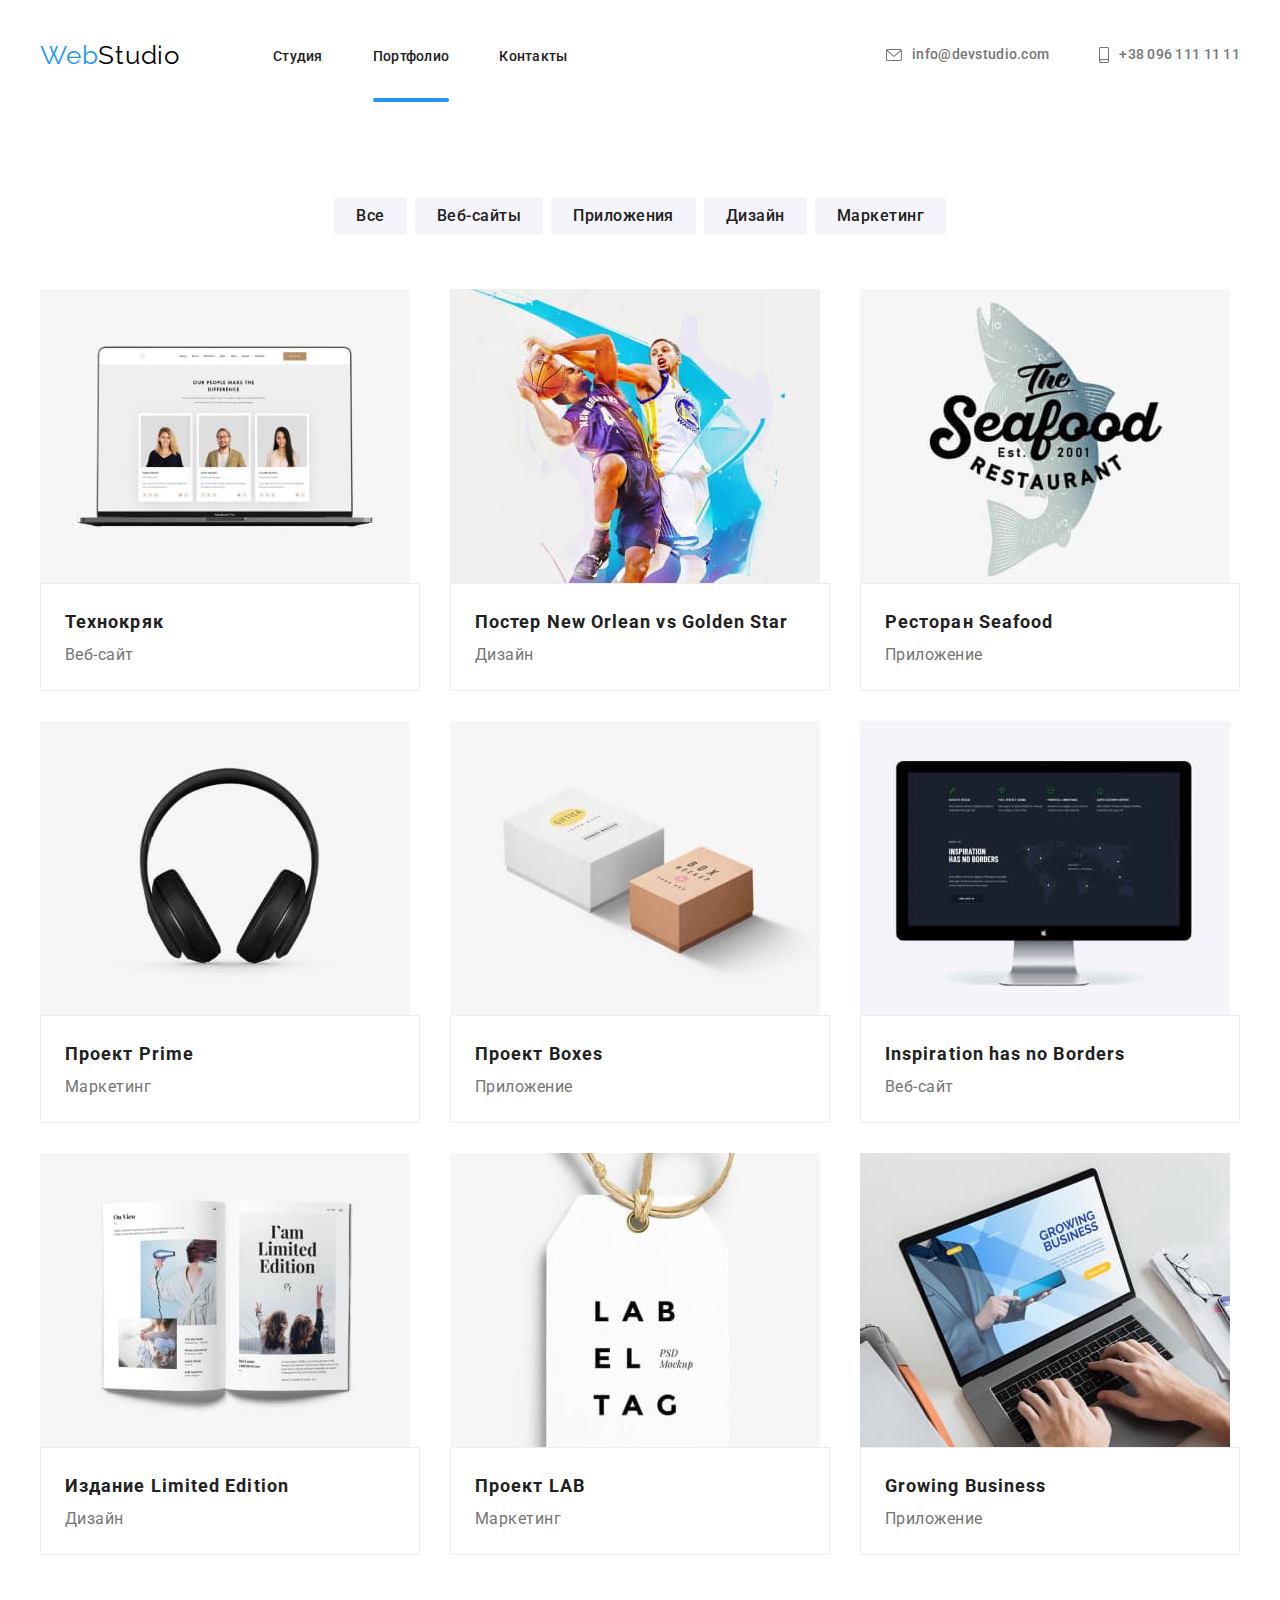
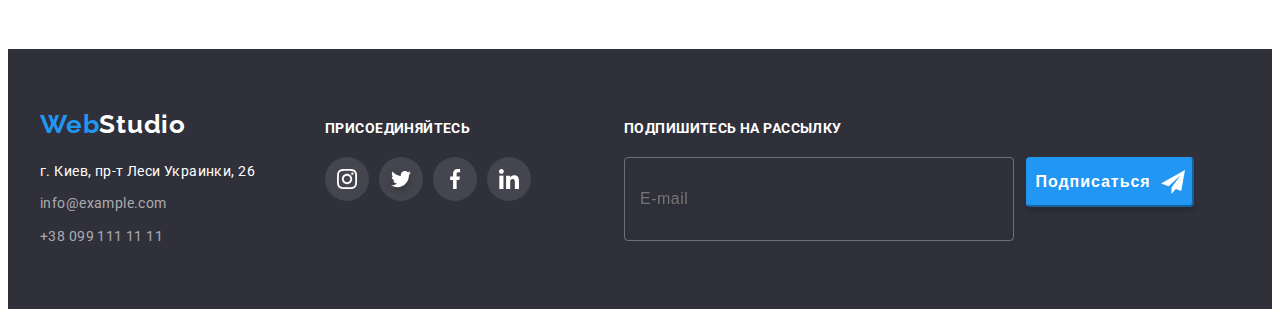
==== portfolio.html @ 71b9ead7 "копирует файлы 7ой домашней работы" ====
<!DOCTYPE html>
<html lang="en">
<head>
    <meta charset="UTF-8">
    <meta http-equiv="X-UA-Compatible" content="IE=edge">
    <meta name="viewport" content="width=device-width, initial-scale=1.0">
    <title>Портфолио</title>
    <link rel="stylesheet" href="https://cdnjs.cloudflare.com/ajax/libs/modern-normalize/1.0.0/modern-normalize.min.css"
      integrity="sha512-ISS7cAi1PEhQ8jnbJpJZMd29NlhNj4AWYyLOSp2CE/CsHxTCu+r+t0D2yoJudVrd0/8fTVPUVDzY5Tvli75u/g=="
      crossorigin="anonymous" />
    <link rel="preconnect" href="https://fonts.gstatic.com">
    <link href="https://fonts.googleapis.com/css2?family=Raleway:wght@700&family=Roboto:wght@400;500;700;900&display=swap"
      rel="stylesheet">
    <link rel="stylesheet" href="./css/main.min.css">
    <link rel="stylesheet"
    href="https://cdnjs.cloudflare.com/ajax/libs/animate.css/4.1.1/animate.min.css"/>
</head>
<body>
  <header class="header">
    <div class="container">
      <nav class="navigation link">
        <a class="logo link" href=""><span class="logo__web">Web</span>Studio</a>
        <ul class="navigation__list list">
            <li class="navigation__item">
                <a class="navigation__studio-link link" href="index.html">Студия</a>
            </li>   
            <li class="navigation__item">
                <a class="navigation__link current link" href="">Портфолио</a>
            </li>
            <li class="navigation__item">
                <a class="navigation__link link" href="">Контакты</a>
            </li>
        </ul>
    </nav>
        <ul class="information__list list">
            <li class="information__item">
                <a class="information__link link" href="mailto:info@devstudio.com"
                 lang="en">
                 <svg class="information__icon" width="16" height="12">
                     <use href="./images/sprite.svg#icon-envelope"></use>
                 </svg>
                 info@devstudio.com</a>
            </li>
            <li class="information__item">
                <a class="information__link link" href="tel:+380961111111">
                 <svg class="information__icon" width="10" height="16">
                     <use href="./images/sprite.svg#icon-smartphone"></use>
                 </svg>   
                    +38 096 111 11 11</a>
            </li>    
        </ul>
    </div>
</header>
    <main>
        <!--Nav-->
        <section class="menu-nav section">
            <div class="container">
                 <h1 class="visually-hidden">Меню</h1>
                 <ul class="filters__list list">
                     <li class="filters__item">
                         <button class="filters__btn" type="button">Все</button>
                     </li>
                     <li class="filters__item">
                         <button class="filters__btn" type="button">Веб-сайты</button>
                     </li>
                     <li class="filters__item">
                         <button class="filters__btn" type="button">Приложения</button>
                     </li>
                     <li class="filters__item">
                         <button class="filters__btn" type="button">Дизайн</button>
                     </li>
                     <li class="filters__item">
                         <button class="filters__btn" type="button">Маркетинг</button>
                     </li>
                 </ul>
        
                 <ul class="projects__list list">
                     <li class="projects__item">
                      <a href="#" class="projects__link link">
                       <div class="projects__overlay-box">
                         <img class="projects__img" src="images/portfolio/img.jpg" 
                         alt="сайт на ноутбуке" height="294"> 
                         <p class="projects__overlay">Технокряк это современная площадка распространения
                            коронавируса. Компании используют эту платформу для цифрового шпионажа
                             и атак на защищённые сервера конкурентов.</p>
                       </div>      
                       <div class="projects__box">  
                         <h3 class="projects__title">Технокряк</h3>
                         <p class="projects__text">Веб-сайт</p>
                       </div>
                      </a>
                     </li>

                     <li class="projects__item"> 
                      <a href="#" class="projects__link link">
                       <div class="projects__overlay-box">
                         <img class="projects__img" src="images/portfolio/img-1.jpg" 
                         alt="спортсмены играют в баскетбол" height="294"> 
                         <p class="projects__overlay">Технокряк это современная площадка распространения
                            коронавируса. Компании используют эту платформу для цифрового шпионажа
                             и атак на защищённые сервера конкурентов.</p>
                       </div>      
                       <div class="projects__box">  
                         <h3 class="projects__title">Постер New Orlean vs Golden Star</h3>
                         <p class="projects__text">Дизайн</p>
                       </div>
                      </a>
                     </li>

                     <li class="projects__item"> 
                      <a href="#" class="projects__link link">
                       <div class="projects__overlay-box">
                         <img class="projects__img" src="images/portfolio/img-2.jpg" 
                         alt="логотип ресторана" height="294"> 
                         <p class="projects__overlay">Технокряк это современная площадка распространения
                            коронавируса. Компании используют эту платформу для цифрового шпионажа
                             и атак на защищённые сервера конкурентов.</p>
                       </div>      
                       <div class="projects__box">  
                         <h3 class="projects__title">Ресторан Seafood</h3>
                         <p class="projects__text">Приложение</p>
                       </div>
                      </a>
                     </li>

                     <li class="projects__item"> 
                      <a href="#" class="projects__link link">
                       <div class="projects__overlay-box">
                         <img class="projects__img" src="images/portfolio/img-3.jpg" 
                         alt="наушники" height="294"> 
                         <p class="projects__overlay">Технокряк это современная площадка распространения
                            коронавируса. Компании используют эту платформу для цифрового шпионажа
                             и атак на защищённые сервера конкурентов.</p>
                       </div>      
                       <div class="projects__box">  
                         <h3 class="projects__title">Проект Prime</h3>
                         <p class="projects__text">Маркетинг</p>
                       </div>
                      </a>
                     </li>

                     <li class="projects__item"> 
                      <a href="#" class="projects__link link">
                       <div class="projects__overlay-box">
                         <img class="projects__img" src="images/portfolio/img-4.jpg" 
                         alt="две коробки" height="294"> 
                         <p class="projects__overlay">Технокряк это современная площадка распространения
                            коронавируса. Компании используют эту платформу для цифрового шпионажа
                             и атак на защищённые сервера конкурентов.</p>
                       </div>      
                       <div class="projects__box">  
                         <h3 class="projects__title">Проект Boxes</h3>
                         <p class="projects__text">Приложение</p>
                       </div>
                      </a>
                     </li>

                     <li class="projects__item"> 
                      <a href="#" class="projects__link link">
                       <div class="projects__overlay-box">
                         <img class="projects__img" src="images/portfolio/img-5.jpg" 
                         alt="открытый сайт на мониторе" height="294"> 
                         <p class="projects__overlay">Технокряк это современная площадка распространения
                            коронавируса. Компании используют эту платформу для цифрового шпионажа
                             и атак на защищённые сервера конкурентов.</p>
                       </div>      
                       <div class="projects__box">  
                         <h3 class="projects__title" lang="en">Inspiration has no Borders</h3>
                         <p class="projects__text">Веб-сайт</p>
                       </div>
                      </a>
                     </li>

                     <li class="projects__item"> 
                      <a href="#" class="projects__link link">
                       <div class="projects__overlay-box">
                         <img class="projects__img" src="images/portfolio/img-6.jpg" 
                         alt="открытая книга" height="294"> 
                         <p class="projects__overlay">Технокряк это современная площадка распространения
                            коронавируса. Компании используют эту платформу для цифрового шпионажа
                             и атак на защищённые сервера конкурентов.</p>
                       </div>      
                       <div class="projects__box">  
                         <h3 class="projects__title">Издание Limited Edition</h3>
                         <p class="projects__text">Дизайн</p>
                       </div>
                      </a>
                     </li>

                     <li class="projects__item"> 
                      <a href="#" class="projects__link link">
                       <div class="projects__overlay-box">
                         <img class="projects__img" src="images/portfolio/img-7.jpg" 
                         alt="бирка на верёвке" height="294"> 
                         <p class="projects__overlay">Технокряк это современная площадка распространения
                            коронавируса. Компании используют эту платформу для цифрового шпионажа
                             и атак на защищённые сервера конкурентов.</p>
                       </div>      
                       <div class="projects__box">  
                         <h3 class="projects__title">Проект LAB</h3>
                         <p class="projects__text">Маркетинг</p>
                       </div>
                      </a>
                     </li>

                     <li class="projects__item"> 
                      <a href="#" class="projects__link link">
                       <div class="projects__overlay-box">
                         <img class="projects__img" src="images/portfolio/img-8.jpg" 
                         alt="человек работает за ноутбуком" height="294"> 
                         <p class="projects__overlay">Технокряк это современная площадка распространения
                            коронавируса. Компании используют эту платформу для цифрового шпионажа
                             и атак на защищённые сервера конкурентов.</p>
                       </div>      
                       <div class="projects__box">  
                         <h3 class="projects__title" lang="en">Growing Business</h3>
                         <p class="projects__text">Приложение</p>
                       </div>
                      </a>
                     </li>
                 </ul>
            </div>     
        </section>    
 </main>
 <footer class="footer">
  <div class="footer__container container">
      <div class="footer-box">
         <a class="footer-box__logo link" href=""><span class="logo__web">Web</span>Studio</a>
         <address class="address">
             <ul class="list">
                 <li class="address__item">
                     <a class="address__map link" href="https://goo.gl/maps/qB4iPWVN4ftwvtJb9"
                      target="_blank" rel="noopener noreferrer">
                         г. Киев, пр-т Леси Украинки, 26</a>
                 </li>
                 <li class="address__item">
                     <a class="address__link link" href="mailto=info@example.com">info@example.com</a>
                 </li>
                 <li>
                     <a class="address__link link" href="tel=+380991111111">+38 099 111 11 11</a>
                 </li>
             </ul>
         </address>
      </div>
      <div class="footer-social__container">
          <p class="footer__title">ПРИСОЕДИНЯЙТЕСЬ</p>
          <ul class="footer__list list">
          <li class="footer__item">
              <a href="" class="footer__link link">
                  <svg class="footer__icon" width="20" height="20">
                      <use href="./images/sprite.svg#icon-instagram"></use>
                  </svg>
              </a>
          </li>
          <li class="footer__item">
              <a href="" class="footer__link link">
                  <svg class="footer__icon twitter" width="20" height="20">
                      <use href="./images/sprite.svg#icon-twitter"></use>
                  </svg>
              </a>
          </li>
          <li class="footer__item">
              <a href="" class="footer__link link">
                  <svg class="footer__icon" width="20" height="20">
                      <use href="./images/sprite.svg#icon-facebook"></use>
                  </svg>
              </a>
          </li>
          <li class="footer__item">
              <a href="" class="footer__link link">
                  <svg class="footer__icon" width="20" height="20">
                      <use href="./images/sprite.svg#icon-linkedin"></use>
                  </svg>
              </a>
          </li>
        </ul>  
      </div>   
      <div class="footer-form__container">
          <p class="footer__title">Подпишитесь на рассылку</p>
      <form class="footer-form" autocomplete="off">
       <label>
        <input class="footer__mail-input" type="email" name="user-email"
          placeholder="E-mail"/>
      </label>
      <button class="footer__btn" type="submit">
        Подписаться
        <svg class="footer-form__icon" width="24px" height="24px">
          <use href="./images/sprite.svg#icon-icon_send"></use>
        </svg>
      </button>
      </form>
      </div>
  </div>
</footer>
    
</body>
</html>
---- css/main.min.css ----
:root{--main-font: 'Roboto', sans-serif;--secondary-font: 'Raleway', sans-serif;--accent-color: #2196F3}body{font-family:var(--main-font);color:#212121}h1,h2,h3,h4,h5,h6,p{margin:0}ul,ol{margin:0;padding:0}img{display:block;max-width:100%}.link{text-decoration:none}.list{list-style:none}.address{font-style:normal}.visually-hidden{position:absolute !important;clip:rect(1px 1px 1px 1px);clip:rect(1px, 1px, 1px, 1px);padding:0 !important;border:0 !important;height:1px !important;width:1px !important;overflow:hidden}.container{width:1200px;margin:0 auto;padding-left:15px;padding-right:15px}.section{padding-top:94px;padding-bottom:94px}.section-title{font-family:var(--main-font);font-weight:700;font-size:36px;line-height:1.17;text-align:center;letter-spacing:0.03em;color:#212121;margin-bottom:50px}.logo{font-family:var(--secondary-font);font-style:normal;font-weight:400;font-size:26px;line-height:1.19;letter-spacing:0.03em;color:#000;margin-right:93px}.logo__web{color:#2196F3}.social__list{display:flex;align-items:center;justify-content:space-between;margin-top:16px;margin-left:32px;margin-right:32px}.social__link{display:flex;justify-content:center;align-items:center;border-radius:50%;width:44px;height:44px;color:#AFB1B8;transition:background-color 250ms cubic-bezier(0.4, 0, 0.2, 1),color 250ms cubic-bezier(0.4, 0, 0.2, 1)}.social__link:hover,.social__link:focus{background-color:var(--accent-color);color:#FFF}.social__icon{fill:currentColor}.twitter{filter:drop-shadow(0px 4px 4px rgba(0,0,0,0.25))}.facebook{filter:drop-shadow(0px 4px 4px rgba(0,0,0,0.25))}.instagram{filter:drop-shadow(0px 4px 4px rgba(0,0,0,0.25))}.linkedin{filter:drop-shadow(0px 4px 4px rgba(0,0,0,0.25))}.backdrop{position:fixed;top:0;left:0;width:100vw;height:100vh;background-color:rgba(0,0,0,0.5);transition:opacity 250ms cubic-bezier(0.4, 0, 0.2, 1),250ms cubic-bezier(0.4, 0, 0.2, 1)}.modal{position:absolute;top:50%;left:50%;width:528px;height:580px;background-color:#ffffff;box-shadow:0px 1px 3px rgba(0,0,0,0.12),0px 1px 1px rgba(0,0,0,0.14),0px 2px 1px rgba(0,0,0,0.2);border-radius:4px;transform:translate(-50%, -50%);transition:transform 250ms cubic-bezier(0.4, 0, 0.2, 1);padding:40px}.backdrop .is-hidden .modal{transform:translate(-50%, -50%)}.modal__close-btn{position:absolute;top:8px;right:8px;width:30px;height:30px;background:transparent;border:1px solid rgba(0,0,0,0.1);border-radius:50%;cursor:pointer;display:flex;justify-content:center;align-items:center;transition:fill 250ms cubic-bezier(0.4, 0, 0.2, 1)}.modal__close-btn:focus{fill:var(--accent-color)}.is-hidden{opacity:0;visibility:hidden;pointer-events:none}.modal__title{display:flex;font-family:var(--main-font);font-weight:700;font-size:20px;line-height:1.15;text-align:center;letter-spacing:0.03em;color:#212121}.modal-form__field{font-size:12px;line-height:1.16;letter-spacing:0.01em;color:#757575}.modal-form__field:not(:last-child){padding-bottom:10px}.modal-form{display:flex;flex-direction:column;margin-top:12px}.modal-form__input-wrapper{position:relative;display:block;padding-top:4px}.modal-form__input{width:100%;height:40px;border:1px solid rgba(33,33,33,0.2);border-radius:4px;padding-left:42px;transition:border-color 250ms cubic-bezier(0.4, 0, 0.2, 1);cursor:pointer}.modal-form__input:focus{outline:none;border-color:var(--accent-color);fill:var(--accent-color)}.modal-form__icon{position:absolute;top:50%;left:12px;transform:translateY(-50%);display:block;transition:fill 250ms cubic-bezier(0.4, 0, 0.2, 1)}.modal-form__input:focus+.modal-form__icon{fill:var(--accent-color)}.modal-form__message{width:100%;height:120px;border:1px solid rgba(33,33,33,0.2);border-radius:4px;padding:12px 10px;resize:none;margin-top:4px;font-weight:400;font-size:14px;line-height:1.14;letter-spacing:0.01em;color:#000;transition:border-color 250ms cubic-bezier(0.4, 0, 0.2, 1)}.modal-form__message::placeholder{color:rgba(117,117,117,0.5)}.modal-form__message:focus{outline:none;border-color:var(--accent-color)}.modal-form__check-desc{display:flex;align-items:center;margin-top:10px;font-weight:400;font-size:14px;line-height:1.71;letter-spacing:0.03em;color:#757575}.modal-form__check-desc::before{display:block;content:"";width:16px;height:15px;outline:2px solid #000000;cursor:pointer;margin-right:8px;transition:background-color 250ms cubic-bezier(0.4, 0, 0.2, 1),fill 250ms cubic-bezier(0.4, 0, 0.2, 1)}.modal-form__term:checked+.modal-form__check-desc::before{background-image:url(../images/icons/check.svg);background-position:center}.modal-form__term:focus+.modal-form__check-desc::before{box-shadow:0 0 0 1px var(--accent-color);border-radius:2px;background-color:var(--accent-color);background-repeat:no-repeat;outline:none}.modal-form__link{color:var(--accent-color)}.modal-form__btn{align-self:center;min-width:200px;padding:10px 20px;background:var(--accent-color);border-radius:4px;margin-top:30px;box-shadow:0px 4px 4px rgba(0,0,0,0.15);border-color:var(--accent-color);font-weight:700;font-size:16px;line-height:1.87;letter-spacing:0.06em;cursor:pointer;color:#FFFFFF;transition:background-color 250ms cubic-bezier(0.4, 0, 0.2, 1)}.modal-form__btn:hover,.modal-form__btn:focus{background-color:#188CE8}.header{padding-top:32px;padding-bottom:32px;border-bottom:1px;color:#ECECEC}.header .container{display:flex;align-items:center;justify-content:center}.navigation{display:flex}.navigation__list{display:flex;align-items:center}.navigation__item:not(:last-child){margin-right:50px}.navigation__item .current::after{content:'';position:absolute;width:100%;height:4px;left:0;bottom:-38px;background:#2196F3;border-radius:2px}.navigation__studio-link{font-family:var(--main-font);font-style:normal;font-weight:500;font-size:14px;line-height:1.14;letter-spacing:0.02em;color:#212121;cursor:pointer;transition:color 250ms cubic-bezier(0.4, 0, 0.2, 1);position:relative}.navigation__studio-link:hover,.navigation__studio-link:focus{color:var(--accent-color)}.list .navigation__studio-link.current{color:var(--accent-color)}.navigation__link{font-family:var(--main-font);font-style:normal;font-weight:500;font-size:14px;line-height:1.14;letter-spacing:0.02em;color:#212121;transition:color 250ms cubic-bezier(0.4, 0, 0.2, 1);position:relative}.navigation__link:hover,.navigation__link:focus{color:var(--accent-color)}.information__list{display:flex;align-items:center;margin-left:auto}.information__item:not(:last-child){margin-right:50px}.information__link{display:flex;align-items:center;justify-content:center;font-family:var(--main-font);font-style:normal;font-weight:500;font-size:14px;line-height:1.14;letter-spacing:0.02em;color:#757575;transition:color 250ms cubic-bezier(0.4, 0, 0.2, 1)}.information__link:hover,.information__link:focus{color:#2196F3}.information__icon{display:flex;align-items:center;margin-right:10px;fill:currentColor}.hero__section{background-color:#2F303A;background-image:linear-gradient(rgba(47,48,58,0.4), rgba(47,48,58,0.4)),url(../images/bg.jpg);background-repeat:no-repeat;background-size:cover}.hero{max-width:1600px;margin:0 auto}.hero__container{display:flex;align-items:center;flex-direction:column;padding-bottom:200px;padding-top:200px}.hero__title{font-family:var(--main-font);font-weight:900;font-size:44px;line-height:1.36;text-align:center;letter-spacing:0.06em;text-transform:uppercase;display:flex;align-items:center;margin-bottom:30px;width:696px;color:#FFFFFF}.hero__btn{font-family:var(--main-font);font-style:normal;font-weight:700;font-size:16px;line-height:1.87;display:flex;text-align:center;letter-spacing:0.06em;cursor:pointer;color:#FFF;background-color:#2196F3;padding:10px 32px;min-width:200px;left:700px;top:430px;margin:auto;border-radius:4px;border-color:var(--accent-color);box-shadow:0px 4px 4px rgba(0,0,0,0.15)}.skills__container{display:flex}.skills__set{display:flex;justify-content:space-between}.skills__list:not(:last-child){margin-right:30px}.skills__box{display:flex;align-items:center;justify-content:center;width:270px;height:120px;background-color:#F5F4FA;margin-bottom:30px;border-radius:4px}.skills__title{font-family:var(--main-font);font-weight:700;font-size:14px;line-height:1.14;letter-spacing:0.03em;text-transform:uppercase;margin-bottom:10px;color:#212121}.skills__text{font-size:14px;line-height:1.71;letter-spacing:0.03em;color:#757575}.activities{padding-bottom:94px}.activities__list{display:flex}.activities__item{position:relative}.activities__item:not(:last-child){margin-right:30px}.activities__text{position:absolute;width:370px;background-color:rgba(47,48,58,0.8);bottom:0;color:#FFF;text-align:center;font-family:var(--main-font);font-weight:700;font-size:14px;line-height:1.14;letter-spacing:0.03em;text-transform:uppercase;padding-top:27px;padding-bottom:27px}.team{background-color:#F5F4FA}.team__list{display:flex;flex-wrap:wrap;margin-left:-30px;margin-top:-30px}.team__item{background-color:#FFF;flex-basis:calc(100% / 4 - 30px);margin-left:30px;margin-top:30px;box-shadow:0px 1px 3px rgba(0,0,0,0.12),0px 1px 1px rgba(0,0,0,0.14),0px 2px 1px rgba(0,0,0,0.2);border-radius:0px 0px 4px 4px}.team__box{padding-top:30px;padding-bottom:30px}.team__title{font-family:var(--main-font);font-weight:500;font-size:16px;line-height:1.19;text-align:center;letter-spacing:0.03em;color:#212121;margin-bottom:10px}.team__text{font-family:var(--main-font);font-size:16px;line-height:1.19;text-align:center;letter-spacing:0.03em;color:#757575}.clients__list{display:flex;align-items:center;justify-content:space-between}.clients__link{display:flex;align-items:center;justify-content:center;border:1px solid #AFB1B8;box-sizing:border-box;border-radius:4px;width:170px;height:90px;color:#AFB1B8;cursor:pointer;transition:border-color 250ms cubic-bezier(0.4, 0, 0.2, 1)}.clients__link:hover,.clients__link:focus{border-color:var(--accent-color)}.clients__icon{fill:currentColor;transition:fill 250ms cubic-bezier(0.4, 0, 0.2, 1)}.clients__link:hover .clients__icon,.clients__link:focus .clients__icon{fill:var(--accent-color)}.footer{background-color:#2F303A;padding-top:60px;padding-bottom:60px}.footer__container{display:flex;align-items:baseline}.footer-box__logo{display:flex;flex-direction:column;display:block;font-family:var(--secondary-font);font-style:normal;font-weight:700;font-size:26px;line-height:1.19;letter-spacing:0.03em;color:#fff;margin-bottom:20px}.address__item{margin-bottom:9px}.address__map{font-family:var(--main-font);font-style:normal;font-size:14px;line-height:1.71;letter-spacing:0.03em;color:#FFFFFF}.address__link{font-family:var(--main-font);font-style:normal;font-size:14px;line-height:1.71;letter-spacing:0.03em;color:rgba(255,255,255,0.6)}.footer-social__container{display:flex;flex-direction:column;width:206px;margin-left:70px}.footer__list{display:flex;align-items:center;justify-content:space-between;margin-top:20px;width:206px;height:44px}.footer__title{font-family:var(--main-font);font-style:normal;font-weight:700;font-size:14px;line-height:1.14;letter-spacing:0.03em;text-transform:uppercase;color:#FFFFFF}.footer__item{display:flex;align-items:center;justify-content:center}.footer__link{display:flex;justify-content:center;align-items:center;border-radius:50%;width:44px;height:44px;color:#fff;background:rgba(255,255,255,0.1);transition:background-color 250ms cubic-bezier(0.4, 0, 0.2, 1),color 250ms cubic-bezier(0.4, 0, 0.2, 1)}.footer__link:hover,.footer__link:focus{background-color:var(--accent-color);color:#FFF}.footer__icon{fill:currentColor}.footer-form__container{display:flex;flex-direction:column;width:570px;margin-left:93px}.footer-form{display:flex}.footer__mail-input{height:50px;width:358px;padding:16px 15px;border:1px solid rgba(255,255,255,0.3);filter:drop-shadow(0px 4px 4px rgba(0,0,0,0.15));border-radius:4px;background:transparent;color:var(--primary-white-color);font-weight:400;font-size:16px;line-height:1.25;display:flex;align-items:center;letter-spacing:0.03em;color:rgba(255,255,255,0.6);margin-top:20px}.footer__mail-input:focus{outline:none}.footer__btn{display:flex;align-items:center;justify-content:center;background:#2196F3;box-shadow:0px 4px 4px rgba(0,0,0,0.15);border-radius:4px;margin-left:12px;margin-top:20px;width:200px;height:50px;border-color:var(--accent-color);font-weight:700;font-size:16px;line-height:1.87;text-align:center;letter-spacing:0.06em;color:#FFFFFF}.footer-form__icon{margin-left:10px}.menu-nav{text-align:center}.filters__list{display:flex;justify-content:center;margin-left:auto;margin-right:auto;margin-bottom:54px}.filters__item{min-width:73px}.filters__item:not(:last-child){margin-right:8px}.filters__btn{font-family:var(--main-font);font-weight:500;font-size:16px;line-height:1.62;text-align:center;letter-spacing:0.03em;cursor:pointer;padding:6px 22px;color:#212121;border:none;border-radius:4px;background:#F5F4FA;transition:background-color 250ms cubic-bezier(0.4, 0, 0.2, 1),color 250ms cubic-bezier(0.4, 0, 0.2, 1)}.filters__btn:hover,.filters__btn:focus{background-color:var(--accent-color);color:#fff;box-shadow:0px 3px 1px rgba(0,0,0,0.1),0px 1px 2px rgba(0,0,0,0.08),0px 2px 2px rgba(0,0,0,0.12);border-radius:4px}.projects__list{display:flex;justify-content:start;flex-wrap:wrap;margin-left:-30px;margin-top:-30px}.projects__item{flex-basis:calc(100% / 3 - 30px);margin-left:30px;margin-top:30px}.projects__item:hover,.projects__item:focus{background:#FFFFFF;box-sizing:border-box;box-shadow:0px 1px 1px rgba(0,0,0,0.12),0px 4px 4px rgba(0,0,0,0.06),1px 4px 6px rgba(0,0,0,0.16);cursor:pointer}.projects__link:hover .projects__overlay,.projects__link:focus .projects__overlay{transform:translateY(-100%)}.projects__overlay{font-family:var(--main-font);font-weight:400;font-size:18px;line-height:1.55;letter-spacing:0.03em;color:#FFFFFF;background-color:rgba(33,150,243,0.9);padding:63px 24px;text-align:start;position:absolute;top:0;left:0;height:100%;transform:translateY(100%);transition:transform 250ms cubic-bezier(0.4, 0, 0.2, 1)}.projects__item:hover .projects__overlay,.projects__item:focus .projects__overlay{transform:translateY(0%)}.projects__overlay-box{position:relative;overflow:hidden}.projects__box{padding:20px 24px;border:1px solid #EEEEEE}.projects__title{font-family:var(--main-font);font-weight:700;font-size:18px;line-height:2;letter-spacing:0.06em;text-align:start;color:#212121}.projects__text{font-size:16px;line-height:1.87;letter-spacing:0.03em;text-align:start;color:#757575}
/*# sourceMappingURL=main.min.css.map */
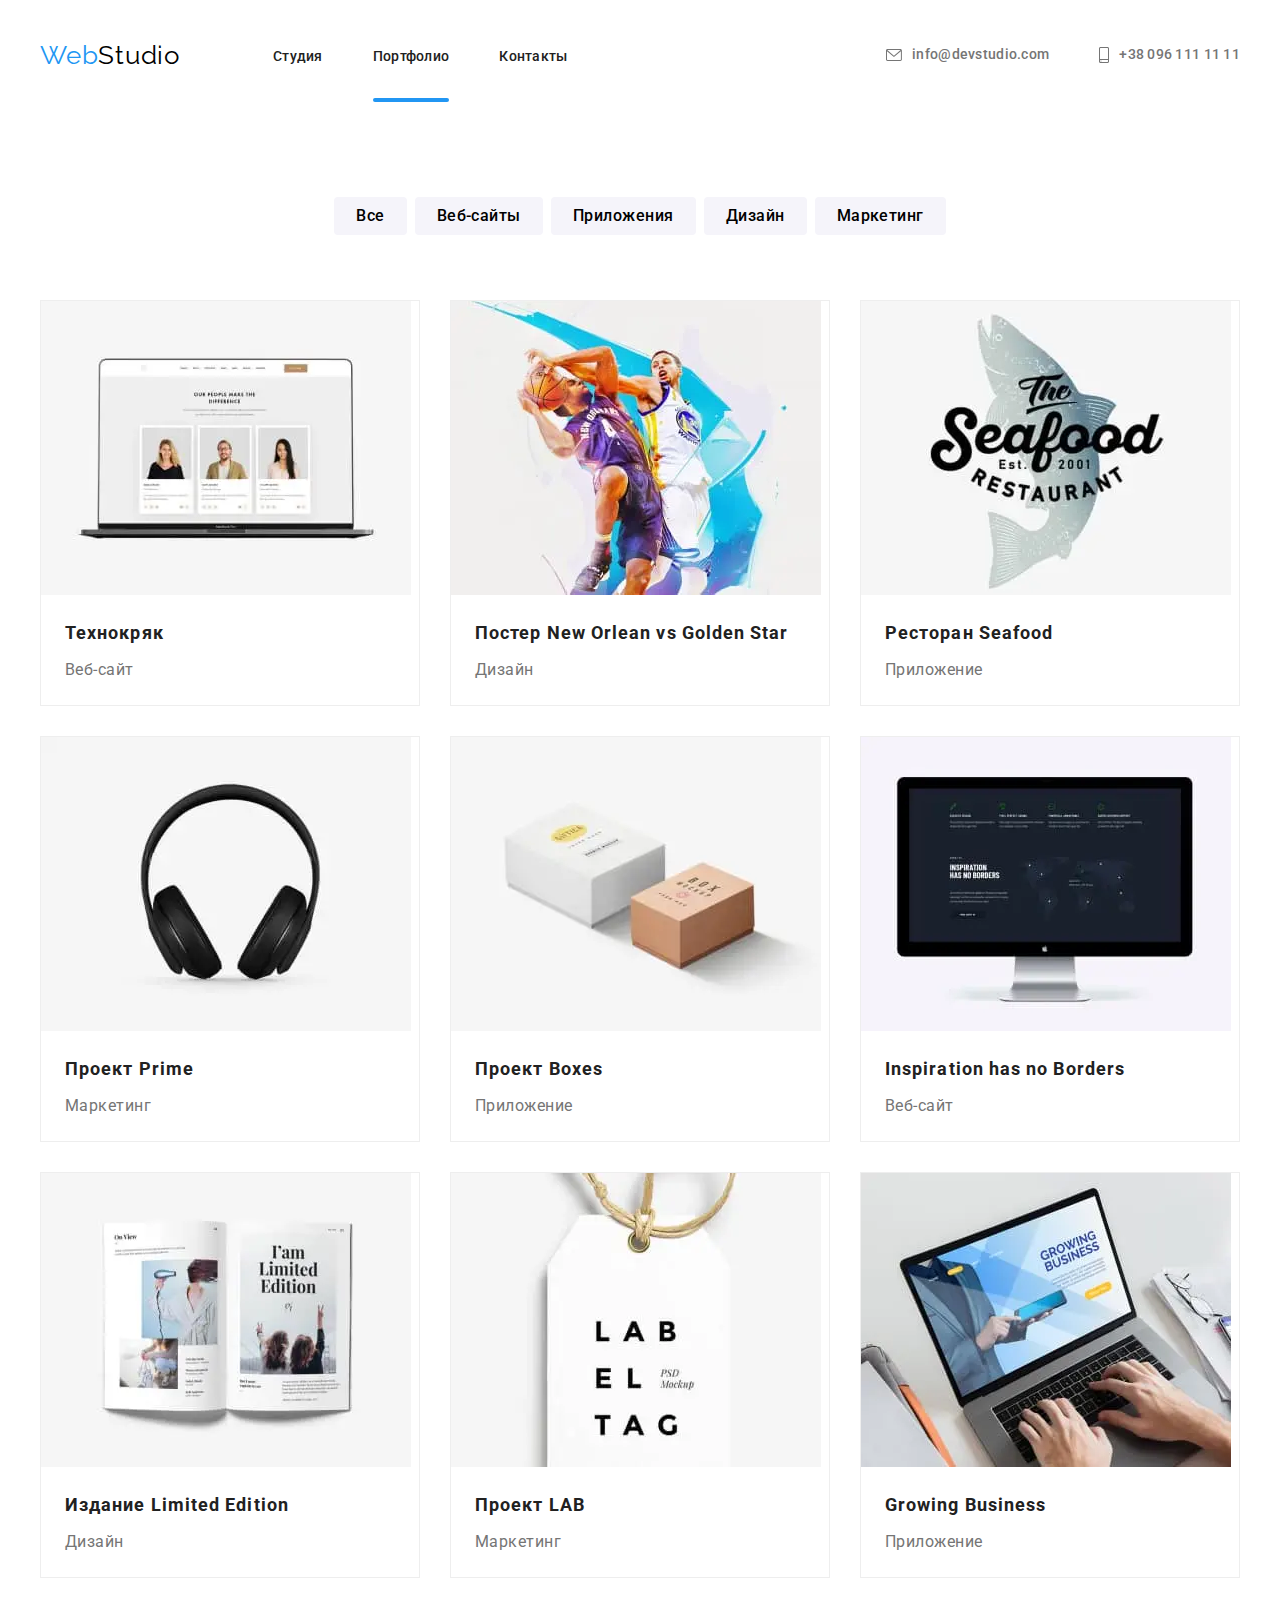
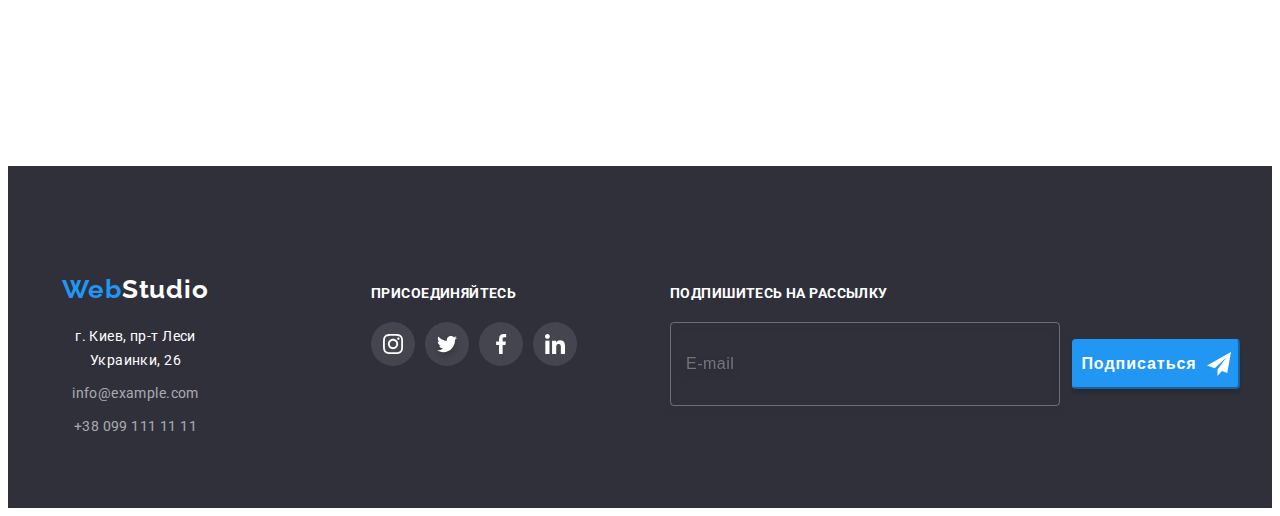
==== commit b4156559: "адаптация портфолио, футера, списков клиентов" ====
--- a/portfolio.html
+++ b/portfolio.html
@@ -49,7 +49,50 @@
                     +38 096 111 11 11</a>
             </li>    
         </ul>
-    </div>
+
+        <button type="button" class="burger__btn" data-menu-button>
+          <svg class="burger__icon" width="40" height="40">
+              <use href="./images/sprite.svg#icon-menu_40px"></use>
+          </svg>
+      </button>
+  </div>
+  <div class="mobile-menu" data-menu>
+      <ul class="mobile-menu__list list">
+          <li class="mobile-menu__item">
+              <a href="./index.html" class="mobile-menu__link-current link">Студия</a>
+          </li>
+          <li class="mobile-menu__item">
+              <a href="" class="mobile-menu__link link">Портфолио</a>
+          </li>
+          <li class="mobile-menu__item">
+              <a href="" class="mobile-menu__link link">Контакты</a>
+          </li>  
+      </ul>
+      <ul class="mobile-contacts__list list">
+          <li class="mobile-contacts__item">
+            <a href="tel:+380961111111" class="mobile-contact__link link">
+                +38 096 111 11 11</a>
+          </li>
+          <li class="mobile-contacts__item">
+            <a href="mailto:info@devstudio.com" class="mobile-contact__link link">
+                info@devstudio.com</a>
+          </li>
+        </ul>
+        <ul class="mobile-social__list list">
+          <li class="mobile-social__item">
+            <a href="" class="mobile-social__link link">Instagram</a>
+          </li>
+          <li class="mobile-social__item">
+            <a href="" class="mobile-social__link link">Twitter</a>
+          </li>
+          <li class="mobile-social__item">
+            <a href="" class="mobile-social__link link">Facebook</a>
+          </li>
+          <li class="mobile-social__item">
+            <a href="" class="mobile-social__link link">LinkedIn</a>
+          </li>
+        </ul>
+     </div>
 </header>
     <main>
         <!--Nav-->
@@ -78,8 +121,57 @@
                      <li class="projects__item">
                       <a href="#" class="projects__link link">
                        <div class="projects__overlay-box">
-                         <img class="projects__img" src="images/portfolio/img.jpg" 
-                         alt="сайт на ноутбуке" height="294"> 
+                        <picture>
+                          <source
+                            srcset="
+                              ./images/portfolio/tech/technokryak.webp    1x,
+                              ./images/portfolio/tech/technokryak@2x.webp 2x
+                            "
+                            media="(min-width: 1200px)"
+                            type="image/webp"
+                          />
+                          <source
+                            srcset="
+                              ./images/portfolio/tech/technokryak.jpg    1x,
+                              ./images/portfolio/tech/technokryak@2x.jpg 2x
+                            "
+                            media="(min-width: 1200px)"
+                          />
+                          <source
+                            srcset="
+                              ./images/portfolio/tech/technokryak-tablet.webp    1x,
+                              ./images/portfolio/tech/technokryak-tablet@2x.webp 2x
+                            "
+                            media="(min-width: 768px)"
+                            type="image/webp"
+                          />
+                          <source
+                            srcset="
+                              ./images/portfolio/tech/technokryak-tablet.jpg    1x,
+                              ./images/portfolio/tech/technokryak-tablet@2x.jpg 2x
+                            "
+                            media="(min-width: 768px)"
+                          />
+                          <source
+                            srcset="
+                              ./images/portfolio/tech/technokryak-mobile.webp    1x,
+                              ./images/portfolio/tech/technokryak-mobile@2x.webp 2x
+                            "
+                            media="(max-width: 768px)"
+                            type="image/webp"
+                          />
+                          <source
+                            srcset="
+                              ./images/portfolio/tech/technokryak-mobile.jpg    1x,
+                              ./images/portfolio/tech/technokryak-mobile@2x.jpg 2x
+                            "
+                            media="(max-width: 768px)"
+                          />
+                          <img
+                            src="./images/portfolio/tech/technokryak.jpg"
+                            alt="Проект технокряк"
+                          />
+                        </picture>
                          <p class="projects__overlay">Технокряк это современная площадка распространения
                             коронавируса. Компании используют эту платформу для цифрового шпионажа
                              и атак на защищённые сервера конкурентов.</p>
@@ -94,8 +186,57 @@
                      <li class="projects__item"> 
                       <a href="#" class="projects__link link">
                        <div class="projects__overlay-box">
-                         <img class="projects__img" src="images/portfolio/img-1.jpg" 
-                         alt="спортсмены играют в баскетбол" height="294"> 
+                        <picture>
+                          <source
+                            srcset="
+                              ./images/portfolio/basket/basketball.webp    1x,
+                              ./images/portfolio/basket/basketball@2x.webp 2x
+                            "
+                            media="(min-width: 1200px)"
+                            type="image/webp"
+                          />
+                          <source
+                            srcset="
+                              ./images/portfolio/basket/basketball.jpg    1x,
+                              ./images/portfolio/basket/basketball@2x.jpg 2x
+                            "
+                            media="(min-width: 1200px)"
+                          />
+                          <source
+                            srcset="
+                              ./images/portfolio/basket/basketball-tablet.webp    1x,
+                              ./images/portfolio/basket/basketball-tablet@2x.webp 2x
+                            "
+                            media="(min-width: 768px)"
+                            type="image/webp"
+                          />
+                          <source
+                            srcset="
+                              ./images/portfolio/basket/basketball-tablet.jpg    1x,
+                              ./images/portfolio/basket/basketball-tablet@2x.jpg 2x
+                            "
+                            media="(min-width: 768px)"
+                          />
+                          <source
+                            srcset="
+                              ./images/portfolio/basket/basketball-mobile.webp    1x,
+                              ./images/portfolio/basket/basketball-mobile@2x.webp 2x
+                            "
+                            media="(max-width: 768px)"
+                            type="image/webp"
+                          />
+                          <source
+                            srcset="
+                              ./images/portfolio/basket/basketball-mobile.jpg    1x,
+                              ./images/portfolio/basket/basketball-mobile@2x.jpg 2x
+                            "
+                            media="(max-width: 768px)"
+                          />
+                          <img
+                            src="./images/portfolio/basket/basketball.jpg"
+                            alt="Постер Новый Орлеан против Голден Стар"
+                          />
+                        </picture> 
                          <p class="projects__overlay">Технокряк это современная площадка распространения
                             коронавируса. Компании используют эту платформу для цифрового шпионажа
                              и атак на защищённые сервера конкурентов.</p>
@@ -110,8 +251,57 @@
                      <li class="projects__item"> 
                       <a href="#" class="projects__link link">
                        <div class="projects__overlay-box">
-                         <img class="projects__img" src="images/portfolio/img-2.jpg" 
-                         alt="логотип ресторана" height="294"> 
+                        <picture>
+                          <source
+                            srcset="
+                              ./images/portfolio/sea/seafood.webp    1x,
+                              ./images/portfolio/sea/seafood@2x.webp 2x
+                            "
+                            media="(min-width: 1200px)"
+                            type="image/webp"
+                          />
+                          <source
+                            srcset="
+                              ./images/portfolio/sea/seafood.jpg    1x,
+                              ./images/portfolio/sea/seafood@2x.jpg 2x
+                            "
+                            media="(min-width: 1200px)"
+                          />
+                          <source
+                            srcset="
+                              ./images/portfolio/sea/seafood-tablet.webp    1x,
+                              ./images/portfolio/sea/seafood-tablet@2x.webp 2x
+                            "
+                            media="(min-width: 768px)"
+                            type="image/webp"
+                          />
+                          <source
+                            srcset="
+                              ./images/portfolio/sea/seafood-tablet.jpg    1x,
+                              ./images/portfolio/sea/seafood-tablet@2x.jpg 2x
+                            "
+                            media="(min-width: 768px)"
+                          />
+                          <source
+                            srcset="
+                              ./images/portfolio/sea/seafood-mobile.webp    1x,
+                              ./images/portfolio/sea/seafood-mobile@2x.webp 2x
+                            "
+                            media="(max-width: 768px)"
+                            type="image/webp"
+                          />
+                          <source
+                            srcset="
+                              ./images/portfolio/sea/seafood-mobile.jpg    1x,
+                              ./images/portfolio/sea/seafood-mobile@2x.jpg 2x
+                            "
+                            media="(max-width: 768px)"
+                          />
+                          <img
+                            src="./images/portfolio/sea/seafood.jpg"
+                            alt="Ресторан Сифуд"
+                          />
+                        </picture>
                          <p class="projects__overlay">Технокряк это современная площадка распространения
                             коронавируса. Компании используют эту платформу для цифрового шпионажа
                              и атак на защищённые сервера конкурентов.</p>
@@ -126,8 +316,57 @@
                      <li class="projects__item"> 
                       <a href="#" class="projects__link link">
                        <div class="projects__overlay-box">
-                         <img class="projects__img" src="images/portfolio/img-3.jpg" 
-                         alt="наушники" height="294"> 
+                        <picture>
+                          <source
+                            srcset="
+                              ./images/portfolio/headphones/prime.webp    1x,
+                              ./images/portfolio/headphones/prime@2x.webp 2x
+                            "
+                            media="(min-width: 1200px)"
+                            type="image/webp"
+                          />
+                          <source
+                            srcset="
+                              ./images/portfolio/headphones/prime.jpg    1x,
+                              ./images/portfolio/headphones/prime@2x.jpg 2x
+                            "
+                            media="(min-width: 1200px)"
+                          />
+                          <source
+                            srcset="
+                              ./images/portfolio/headphones/prime-tablet.webp    1x,
+                              ./images/portfolio/headphones/prime-tablet@2x.webp 2x
+                            "
+                            media="(min-width: 768px)"
+                            type="image/webp"
+                          />
+                          <source
+                            srcset="
+                              ./images/portfolio/headphones/prime-tablet.jpg    1x,
+                              ./images/portfolio/headphones/prime-tablet@2x.jpg 2x
+                            "
+                            media="(min-width: 768px)"
+                          />
+                          <source
+                            srcset="
+                              ./images/portfolio/headphones/prime-mobile.webp    1x,
+                              ./images/portfolio/headphones/prime-mobile@2x.webp 2x
+                            "
+                            media="(max-width: 768px)"
+                            type="image/webp"
+                          />
+                          <source
+                            srcset="
+                              ./images/portfolio/headphones/prime-mobile.jpg    1x,
+                              ./images/portfolio/headphones/prime-mobile@2x.jpg 2x
+                            "
+                            media="(max-width: 768px)"
+                          />
+                          <img
+                            src="./images/portfolio/headphones/prime.jpg"
+                            alt="Проект Прайм"
+                          />
+                        </picture> 
                          <p class="projects__overlay">Технокряк это современная площадка распространения
                             коронавируса. Компании используют эту платформу для цифрового шпионажа
                              и атак на защищённые сервера конкурентов.</p>
@@ -142,8 +381,57 @@
                      <li class="projects__item"> 
                       <a href="#" class="projects__link link">
                        <div class="projects__overlay-box">
-                         <img class="projects__img" src="images/portfolio/img-4.jpg" 
-                         alt="две коробки" height="294"> 
+                        <picture>
+                          <source
+                            srcset="
+                              ./images/portfolio/boxes/boxes.webp    1x,
+                              ./images/portfolio/boxes/boxes@2x.webp 2x
+                            "
+                            media="(min-width: 1200px)"
+                            type="image/webp"
+                          />
+                          <source
+                            srcset="
+                              ./images/portfolio/boxes/boxes.jpg    1x,
+                              ./images/portfolio/boxes/boxes@2x.jpg 2x
+                            "
+                            media="(min-width: 1200px)"
+                          />
+                          <source
+                            srcset="
+                              ./images/portfolio/boxes/boxes-tablet.webp    1x,
+                              ./images/portfolio/boxes/boxes-tablet@2x.webp 2x
+                            "
+                            media="(min-width: 768px)"
+                            type="image/webp"
+                          />
+                          <source
+                            srcset="
+                              ./images/portfolio/boxes/boxes-tablet.jpg    1x,
+                              ./images/portfolio/boxes/boxes-tablet@2x.jpg 2x
+                            "
+                            media="(min-width: 768px)"
+                          />
+                          <source
+                            srcset="
+                              ./images/portfolio/boxes/boxes-mobile.webp    1x,
+                              ./images/portfolio/boxes/boxes-mobile@2x.webp 2x
+                            "
+                            media="(max-width: 768px)"
+                            type="image/webp"
+                          />
+                          <source
+                            srcset="
+                              ./images/portfolio/boxes/boxes-mobile.jpg    1x,
+                              ./images/portfolio/boxes/boxes-mobile@2x.jpg 2x
+                            "
+                            media="(max-width: 768px)"
+                          />
+                          <img
+                            src="./images/portfolio/boxes/boxes.jpg"
+                            alt="Проект Боксес"
+                          />
+                        </picture>
                          <p class="projects__overlay">Технокряк это современная площадка распространения
                             коронавируса. Компании используют эту платформу для цифрового шпионажа
                              и атак на защищённые сервера конкурентов.</p>
@@ -158,8 +446,57 @@
                      <li class="projects__item"> 
                       <a href="#" class="projects__link link">
                        <div class="projects__overlay-box">
-                         <img class="projects__img" src="images/portfolio/img-5.jpg" 
-                         alt="открытый сайт на мониторе" height="294"> 
+                        <picture>
+                          <source
+                            srcset="
+                              ./images/portfolio/monitor/inspiration.webp    1x,
+                              ./images/portfolio/monitor/inspiration@2x.webp 2x
+                            "
+                            media="(min-width: 1200px)"
+                            type="image/webp"
+                          />
+                          <source
+                            srcset="
+                              ./images/portfolio/monitor/inspiration.jpg    1x,
+                              ./images/portfolio/monitor/inspiration@2x.jpg 2x
+                            "
+                            media="(min-width: 1200px)"
+                          />
+                          <source
+                            srcset="
+                              ./images/portfolio/monitor/inspiration-tablet.webp    1x,
+                              ./images/portfolio/monitor/inspiration-tablet@2x.webp 2x
+                            "
+                            media="(min-width: 768px)"
+                            type="image/webp"
+                          />
+                          <source
+                            srcset="
+                              ./images/portfolio/monitor/inspiration-tablet.jpg    1x,
+                              ./images/portfolio/monitor/inspiration-tablet@2x.jpg 2x
+                            "
+                            media="(min-width: 768px)"
+                          />
+                          <source
+                            srcset="
+                              ./images/portfolio/monitor/inspiration-mobile.webp    1x,
+                              ./images/portfolio/monitor/inspiration-mobile@2x.webp 2x
+                            "
+                            media="(max-width: 768px)"
+                            type="image/webp"
+                          />
+                          <source
+                            srcset="
+                              ./images/portfolio/monitor/inspiration-mobile.jpg    1x,
+                              ./images/portfolio/monitor/inspiration-mobile@2x.jpg 2x
+                            "
+                            media="(max-width: 768px)"
+                          />
+                          <img
+                            src="./images/portfolio/monitor/inspiration.jpg"
+                            alt="Веб-сайт проекта Inspiration has no Borders"
+                          />
+                        </picture> 
                          <p class="projects__overlay">Технокряк это современная площадка распространения
                             коронавируса. Компании используют эту платформу для цифрового шпионажа
                              и атак на защищённые сервера конкурентов.</p>
@@ -174,8 +511,57 @@
                      <li class="projects__item"> 
                       <a href="#" class="projects__link link">
                        <div class="projects__overlay-box">
-                         <img class="projects__img" src="images/portfolio/img-6.jpg" 
-                         alt="открытая книга" height="294"> 
+                        <picture>
+                          <source
+                            srcset="
+                              ./images/portfolio/book/limited.webp    1x,
+                              ./images/portfolio/book/limited@2x.webp 2x
+                            "
+                            media="(min-width: 1200px)"
+                            type="image/webp"
+                          />
+                          <source
+                            srcset="
+                              ./images/portfolio/book/limited.jpg    1x,
+                              ./images/portfolio/book/limited@2x.jpg 2x
+                            "
+                            media="(min-width: 1200px)"
+                          />
+                          <source
+                            srcset="
+                              ./images/portfolio/book/limited-tablet.webp    1x,
+                              ./images/portfolio/book/limited-tablet@2x.webp 2x
+                            "
+                            media="(min-width: 768px)"
+                            type="image/webp"
+                          />
+                          <source
+                            srcset="
+                              ./images/portfolio/book/limited-tablet.jpg    1x,
+                              ./images/portfolio/book/limited-tablet@2x.jpg 2x
+                            "
+                            media="(min-width: 768px)"
+                          />
+                          <source
+                            srcset="
+                              ./images/portfolio/book/limited-mobile.webp    1x,
+                              ./images/portfolio/book/limited-mobile@2x.webp 2x
+                            "
+                            media="(max-width: 768px)"
+                            type="image/webp"
+                          />
+                          <source
+                            srcset="
+                              ./images/portfolio/book/limited-mobile.jpg    1x,
+                              ./images/portfolio/book/limited-mobile@2x.jpg 2x
+                            "
+                            media="(max-width: 768px)"
+                          />
+                          <img
+                            src="./images/portfolio/book/limited.jpg"
+                            alt="Издание Лимитед Эдишн"
+                          />
+                        </picture>
                          <p class="projects__overlay">Технокряк это современная площадка распространения
                             коронавируса. Компании используют эту платформу для цифрового шпионажа
                              и атак на защищённые сервера конкурентов.</p>
@@ -190,8 +576,57 @@
                      <li class="projects__item"> 
                       <a href="#" class="projects__link link">
                        <div class="projects__overlay-box">
-                         <img class="projects__img" src="images/portfolio/img-7.jpg" 
-                         alt="бирка на верёвке" height="294"> 
+                        <picture>
+                          <source
+                            srcset="
+                              ./images/portfolio/lab/lab.webp    1x,
+                              ./images/portfolio/lab/lab@2x.webp 2x
+                            "
+                            media="(min-width: 1200px)"
+                            type="image/webp"
+                          />
+                          <source
+                            srcset="
+                              ./images/portfolio/lab/lab.jpg    1x,
+                              ./images/portfolio/lab/lab@2x.jpg 2x
+                            "
+                            media="(min-width: 1200px)"
+                          />
+                          <source
+                            srcset="
+                              ./images/portfolio/lab/lab-tablet.webp    1x,
+                              ./images/portfolio/lab/lab-tablet@2x.webp 2x
+                            "
+                            media="(min-width: 768px)"
+                            type="image/webp"
+                          />
+                          <source
+                            srcset="
+                              ./images/portfolio/lab/lab-tablet.jpg    1x,
+                              ./images/portfolio/lab/lab-tablet@2x.jpg 2x
+                            "
+                            media="(min-width: 768px)"
+                          />
+                          <source
+                            srcset="
+                              ./images/portfolio/lab/lab-mobile.webp    1x,
+                              ./images/portfolio/lab/lab-mobile@2x.webp 2x
+                            "
+                            media="(max-width: 768px)"
+                            type="image/webp"
+                          />
+                          <source
+                            srcset="
+                              ./images/portfolio/lab/lab-mobile.jpg    1x,
+                              ./images/portfolio/lab/lab-mobile@2x.jpg 2x
+                            "
+                            media="(max-width: 768px)"
+                          />
+                          <img
+                            src="./images/portfolio/lab/lab.jpg"
+                            alt="Проект Лаб"
+                          />
+                        </picture>
                          <p class="projects__overlay">Технокряк это современная площадка распространения
                             коронавируса. Компании используют эту платформу для цифрового шпионажа
                              и атак на защищённые сервера конкурентов.</p>
@@ -206,8 +641,57 @@
                      <li class="projects__item"> 
                       <a href="#" class="projects__link link">
                        <div class="projects__overlay-box">
-                         <img class="projects__img" src="images/portfolio/img-8.jpg" 
-                         alt="человек работает за ноутбуком" height="294"> 
+                        <picture>
+                          <source
+                            srcset="
+                              ./images/portfolio/grow/growing.webp    1x,
+                              ./images/portfolio/grow/growing@2x.webp 2x
+                            "
+                            media="(min-width: 1200px)"
+                            type="image/webp"
+                          />
+                          <source
+                            srcset="
+                              ./images/portfolio/grow/growing.jpg    1x,
+                              ./images/portfolio/grow/growing@2x.jpg 2x
+                            "
+                            media="(min-width: 1200px)"
+                          />
+                          <source
+                            srcset="
+                              ./images/portfolio/grow/growing-tablet.webp    1x,
+                              ./images/portfolio/grow/growing-tablet@2x.webp 2x
+                            "
+                            media="(min-width: 768px)"
+                            type="image/webp"
+                          />
+                          <source
+                            srcset="
+                              ./images/portfolio/grow/growing-tablet.jpg    1x,
+                              ./images/portfolio/grow/growing-tablet@2x.jpg 2x
+                            "
+                            media="(min-width: 768px)"
+                          />
+                          <source
+                            srcset="
+                              ./images/portfolio/grow/growing-mobile.webp    1x,
+                              ./images/portfolio/grow/growing-mobile@2x.webp 2x
+                            "
+                            media="(max-width: 768px)"
+                            type="image/webp"
+                          />
+                          <source
+                            srcset="
+                              ./images/portfolio/grow/growing-mobile.jpg    1x,
+                              ./images/portfolio/grow/growing-mobile@2x.jpg 2x
+                            "
+                            media="(max-width: 768px)"
+                          />
+                          <img
+                            src="./images/portfolio/grow/growing.jpg"
+                            alt="Приложение Гроуин бизнес"
+                          />
+                        </picture>
                          <p class="projects__overlay">Технокряк это современная площадка распространения
                             коронавируса. Компании используют эту платформу для цифрового шпионажа
                              и атак на защищённые сервера конкурентов.</p>
@@ -236,7 +720,7 @@
                  <li class="address__item">
                      <a class="address__link link" href="mailto=info@example.com">info@example.com</a>
                  </li>
-                 <li>
+                 <li class="address__item">
                      <a class="address__link link" href="tel=+380991111111">+38 099 111 11 11</a>
                  </li>
              </ul>
--- a/css/main.min.css
+++ b/css/main.min.css
@@ -1,2 +1,2 @@
-:root{--main-font: 'Roboto', sans-serif;--secondary-font: 'Raleway', sans-serif;--accent-color: #2196F3}body{font-family:var(--main-font);color:#212121}h1,h2,h3,h4,h5,h6,p{margin:0}ul,ol{margin:0;padding:0}img{display:block;max-width:100%}.link{text-decoration:none}.list{list-style:none}.address{font-style:normal}.visually-hidden{position:absolute !important;clip:rect(1px 1px 1px 1px);clip:rect(1px, 1px, 1px, 1px);padding:0 !important;border:0 !important;height:1px !important;width:1px !important;overflow:hidden}.container{width:1200px;margin:0 auto;padding-left:15px;padding-right:15px}.section{padding-top:94px;padding-bottom:94px}.section-title{font-family:var(--main-font);font-weight:700;font-size:36px;line-height:1.17;text-align:center;letter-spacing:0.03em;color:#212121;margin-bottom:50px}.logo{font-family:var(--secondary-font);font-style:normal;font-weight:400;font-size:26px;line-height:1.19;letter-spacing:0.03em;color:#000;margin-right:93px}.logo__web{color:#2196F3}.social__list{display:flex;align-items:center;justify-content:space-between;margin-top:16px;margin-left:32px;margin-right:32px}.social__link{display:flex;justify-content:center;align-items:center;border-radius:50%;width:44px;height:44px;color:#AFB1B8;transition:background-color 250ms cubic-bezier(0.4, 0, 0.2, 1),color 250ms cubic-bezier(0.4, 0, 0.2, 1)}.social__link:hover,.social__link:focus{background-color:var(--accent-color);color:#FFF}.social__icon{fill:currentColor}.twitter{filter:drop-shadow(0px 4px 4px rgba(0,0,0,0.25))}.facebook{filter:drop-shadow(0px 4px 4px rgba(0,0,0,0.25))}.instagram{filter:drop-shadow(0px 4px 4px rgba(0,0,0,0.25))}.linkedin{filter:drop-shadow(0px 4px 4px rgba(0,0,0,0.25))}.backdrop{position:fixed;top:0;left:0;width:100vw;height:100vh;background-color:rgba(0,0,0,0.5);transition:opacity 250ms cubic-bezier(0.4, 0, 0.2, 1),250ms cubic-bezier(0.4, 0, 0.2, 1)}.modal{position:absolute;top:50%;left:50%;width:528px;height:580px;background-color:#ffffff;box-shadow:0px 1px 3px rgba(0,0,0,0.12),0px 1px 1px rgba(0,0,0,0.14),0px 2px 1px rgba(0,0,0,0.2);border-radius:4px;transform:translate(-50%, -50%);transition:transform 250ms cubic-bezier(0.4, 0, 0.2, 1);padding:40px}.backdrop .is-hidden .modal{transform:translate(-50%, -50%)}.modal__close-btn{position:absolute;top:8px;right:8px;width:30px;height:30px;background:transparent;border:1px solid rgba(0,0,0,0.1);border-radius:50%;cursor:pointer;display:flex;justify-content:center;align-items:center;transition:fill 250ms cubic-bezier(0.4, 0, 0.2, 1)}.modal__close-btn:focus{fill:var(--accent-color)}.is-hidden{opacity:0;visibility:hidden;pointer-events:none}.modal__title{display:flex;font-family:var(--main-font);font-weight:700;font-size:20px;line-height:1.15;text-align:center;letter-spacing:0.03em;color:#212121}.modal-form__field{font-size:12px;line-height:1.16;letter-spacing:0.01em;color:#757575}.modal-form__field:not(:last-child){padding-bottom:10px}.modal-form{display:flex;flex-direction:column;margin-top:12px}.modal-form__input-wrapper{position:relative;display:block;padding-top:4px}.modal-form__input{width:100%;height:40px;border:1px solid rgba(33,33,33,0.2);border-radius:4px;padding-left:42px;transition:border-color 250ms cubic-bezier(0.4, 0, 0.2, 1);cursor:pointer}.modal-form__input:focus{outline:none;border-color:var(--accent-color);fill:var(--accent-color)}.modal-form__icon{position:absolute;top:50%;left:12px;transform:translateY(-50%);display:block;transition:fill 250ms cubic-bezier(0.4, 0, 0.2, 1)}.modal-form__input:focus+.modal-form__icon{fill:var(--accent-color)}.modal-form__message{width:100%;height:120px;border:1px solid rgba(33,33,33,0.2);border-radius:4px;padding:12px 10px;resize:none;margin-top:4px;font-weight:400;font-size:14px;line-height:1.14;letter-spacing:0.01em;color:#000;transition:border-color 250ms cubic-bezier(0.4, 0, 0.2, 1)}.modal-form__message::placeholder{color:rgba(117,117,117,0.5)}.modal-form__message:focus{outline:none;border-color:var(--accent-color)}.modal-form__check-desc{display:flex;align-items:center;margin-top:10px;font-weight:400;font-size:14px;line-height:1.71;letter-spacing:0.03em;color:#757575}.modal-form__check-desc::before{display:block;content:"";width:16px;height:15px;outline:2px solid #000000;cursor:pointer;margin-right:8px;transition:background-color 250ms cubic-bezier(0.4, 0, 0.2, 1),fill 250ms cubic-bezier(0.4, 0, 0.2, 1)}.modal-form__term:checked+.modal-form__check-desc::before{background-image:url(../images/icons/check.svg);background-position:center}.modal-form__term:focus+.modal-form__check-desc::before{box-shadow:0 0 0 1px var(--accent-color);border-radius:2px;background-color:var(--accent-color);background-repeat:no-repeat;outline:none}.modal-form__link{color:var(--accent-color)}.modal-form__btn{align-self:center;min-width:200px;padding:10px 20px;background:var(--accent-color);border-radius:4px;margin-top:30px;box-shadow:0px 4px 4px rgba(0,0,0,0.15);border-color:var(--accent-color);font-weight:700;font-size:16px;line-height:1.87;letter-spacing:0.06em;cursor:pointer;color:#FFFFFF;transition:background-color 250ms cubic-bezier(0.4, 0, 0.2, 1)}.modal-form__btn:hover,.modal-form__btn:focus{background-color:#188CE8}.header{padding-top:32px;padding-bottom:32px;border-bottom:1px;color:#ECECEC}.header .container{display:flex;align-items:center;justify-content:center}.navigation{display:flex}.navigation__list{display:flex;align-items:center}.navigation__item:not(:last-child){margin-right:50px}.navigation__item .current::after{content:'';position:absolute;width:100%;height:4px;left:0;bottom:-38px;background:#2196F3;border-radius:2px}.navigation__studio-link{font-family:var(--main-font);font-style:normal;font-weight:500;font-size:14px;line-height:1.14;letter-spacing:0.02em;color:#212121;cursor:pointer;transition:color 250ms cubic-bezier(0.4, 0, 0.2, 1);position:relative}.navigation__studio-link:hover,.navigation__studio-link:focus{color:var(--accent-color)}.list .navigation__studio-link.current{color:var(--accent-color)}.navigation__link{font-family:var(--main-font);font-style:normal;font-weight:500;font-size:14px;line-height:1.14;letter-spacing:0.02em;color:#212121;transition:color 250ms cubic-bezier(0.4, 0, 0.2, 1);position:relative}.navigation__link:hover,.navigation__link:focus{color:var(--accent-color)}.information__list{display:flex;align-items:center;margin-left:auto}.information__item:not(:last-child){margin-right:50px}.information__link{display:flex;align-items:center;justify-content:center;font-family:var(--main-font);font-style:normal;font-weight:500;font-size:14px;line-height:1.14;letter-spacing:0.02em;color:#757575;transition:color 250ms cubic-bezier(0.4, 0, 0.2, 1)}.information__link:hover,.information__link:focus{color:#2196F3}.information__icon{display:flex;align-items:center;margin-right:10px;fill:currentColor}.hero__section{background-color:#2F303A;background-image:linear-gradient(rgba(47,48,58,0.4), rgba(47,48,58,0.4)),url(../images/bg.jpg);background-repeat:no-repeat;background-size:cover}.hero{max-width:1600px;margin:0 auto}.hero__container{display:flex;align-items:center;flex-direction:column;padding-bottom:200px;padding-top:200px}.hero__title{font-family:var(--main-font);font-weight:900;font-size:44px;line-height:1.36;text-align:center;letter-spacing:0.06em;text-transform:uppercase;display:flex;align-items:center;margin-bottom:30px;width:696px;color:#FFFFFF}.hero__btn{font-family:var(--main-font);font-style:normal;font-weight:700;font-size:16px;line-height:1.87;display:flex;text-align:center;letter-spacing:0.06em;cursor:pointer;color:#FFF;background-color:#2196F3;padding:10px 32px;min-width:200px;left:700px;top:430px;margin:auto;border-radius:4px;border-color:var(--accent-color);box-shadow:0px 4px 4px rgba(0,0,0,0.15)}.skills__container{display:flex}.skills__set{display:flex;justify-content:space-between}.skills__list:not(:last-child){margin-right:30px}.skills__box{display:flex;align-items:center;justify-content:center;width:270px;height:120px;background-color:#F5F4FA;margin-bottom:30px;border-radius:4px}.skills__title{font-family:var(--main-font);font-weight:700;font-size:14px;line-height:1.14;letter-spacing:0.03em;text-transform:uppercase;margin-bottom:10px;color:#212121}.skills__text{font-size:14px;line-height:1.71;letter-spacing:0.03em;color:#757575}.activities{padding-bottom:94px}.activities__list{display:flex}.activities__item{position:relative}.activities__item:not(:last-child){margin-right:30px}.activities__text{position:absolute;width:370px;background-color:rgba(47,48,58,0.8);bottom:0;color:#FFF;text-align:center;font-family:var(--main-font);font-weight:700;font-size:14px;line-height:1.14;letter-spacing:0.03em;text-transform:uppercase;padding-top:27px;padding-bottom:27px}.team{background-color:#F5F4FA}.team__list{display:flex;flex-wrap:wrap;margin-left:-30px;margin-top:-30px}.team__item{background-color:#FFF;flex-basis:calc(100% / 4 - 30px);margin-left:30px;margin-top:30px;box-shadow:0px 1px 3px rgba(0,0,0,0.12),0px 1px 1px rgba(0,0,0,0.14),0px 2px 1px rgba(0,0,0,0.2);border-radius:0px 0px 4px 4px}.team__box{padding-top:30px;padding-bottom:30px}.team__title{font-family:var(--main-font);font-weight:500;font-size:16px;line-height:1.19;text-align:center;letter-spacing:0.03em;color:#212121;margin-bottom:10px}.team__text{font-family:var(--main-font);font-size:16px;line-height:1.19;text-align:center;letter-spacing:0.03em;color:#757575}.clients__list{display:flex;align-items:center;justify-content:space-between}.clients__link{display:flex;align-items:center;justify-content:center;border:1px solid #AFB1B8;box-sizing:border-box;border-radius:4px;width:170px;height:90px;color:#AFB1B8;cursor:pointer;transition:border-color 250ms cubic-bezier(0.4, 0, 0.2, 1)}.clients__link:hover,.clients__link:focus{border-color:var(--accent-color)}.clients__icon{fill:currentColor;transition:fill 250ms cubic-bezier(0.4, 0, 0.2, 1)}.clients__link:hover .clients__icon,.clients__link:focus .clients__icon{fill:var(--accent-color)}.footer{background-color:#2F303A;padding-top:60px;padding-bottom:60px}.footer__container{display:flex;align-items:baseline}.footer-box__logo{display:flex;flex-direction:column;display:block;font-family:var(--secondary-font);font-style:normal;font-weight:700;font-size:26px;line-height:1.19;letter-spacing:0.03em;color:#fff;margin-bottom:20px}.address__item{margin-bottom:9px}.address__map{font-family:var(--main-font);font-style:normal;font-size:14px;line-height:1.71;letter-spacing:0.03em;color:#FFFFFF}.address__link{font-family:var(--main-font);font-style:normal;font-size:14px;line-height:1.71;letter-spacing:0.03em;color:rgba(255,255,255,0.6)}.footer-social__container{display:flex;flex-direction:column;width:206px;margin-left:70px}.footer__list{display:flex;align-items:center;justify-content:space-between;margin-top:20px;width:206px;height:44px}.footer__title{font-family:var(--main-font);font-style:normal;font-weight:700;font-size:14px;line-height:1.14;letter-spacing:0.03em;text-transform:uppercase;color:#FFFFFF}.footer__item{display:flex;align-items:center;justify-content:center}.footer__link{display:flex;justify-content:center;align-items:center;border-radius:50%;width:44px;height:44px;color:#fff;background:rgba(255,255,255,0.1);transition:background-color 250ms cubic-bezier(0.4, 0, 0.2, 1),color 250ms cubic-bezier(0.4, 0, 0.2, 1)}.footer__link:hover,.footer__link:focus{background-color:var(--accent-color);color:#FFF}.footer__icon{fill:currentColor}.footer-form__container{display:flex;flex-direction:column;width:570px;margin-left:93px}.footer-form{display:flex}.footer__mail-input{height:50px;width:358px;padding:16px 15px;border:1px solid rgba(255,255,255,0.3);filter:drop-shadow(0px 4px 4px rgba(0,0,0,0.15));border-radius:4px;background:transparent;color:var(--primary-white-color);font-weight:400;font-size:16px;line-height:1.25;display:flex;align-items:center;letter-spacing:0.03em;color:rgba(255,255,255,0.6);margin-top:20px}.footer__mail-input:focus{outline:none}.footer__btn{display:flex;align-items:center;justify-content:center;background:#2196F3;box-shadow:0px 4px 4px rgba(0,0,0,0.15);border-radius:4px;margin-left:12px;margin-top:20px;width:200px;height:50px;border-color:var(--accent-color);font-weight:700;font-size:16px;line-height:1.87;text-align:center;letter-spacing:0.06em;color:#FFFFFF}.footer-form__icon{margin-left:10px}.menu-nav{text-align:center}.filters__list{display:flex;justify-content:center;margin-left:auto;margin-right:auto;margin-bottom:54px}.filters__item{min-width:73px}.filters__item:not(:last-child){margin-right:8px}.filters__btn{font-family:var(--main-font);font-weight:500;font-size:16px;line-height:1.62;text-align:center;letter-spacing:0.03em;cursor:pointer;padding:6px 22px;color:#212121;border:none;border-radius:4px;background:#F5F4FA;transition:background-color 250ms cubic-bezier(0.4, 0, 0.2, 1),color 250ms cubic-bezier(0.4, 0, 0.2, 1)}.filters__btn:hover,.filters__btn:focus{background-color:var(--accent-color);color:#fff;box-shadow:0px 3px 1px rgba(0,0,0,0.1),0px 1px 2px rgba(0,0,0,0.08),0px 2px 2px rgba(0,0,0,0.12);border-radius:4px}.projects__list{display:flex;justify-content:start;flex-wrap:wrap;margin-left:-30px;margin-top:-30px}.projects__item{flex-basis:calc(100% / 3 - 30px);margin-left:30px;margin-top:30px}.projects__item:hover,.projects__item:focus{background:#FFFFFF;box-sizing:border-box;box-shadow:0px 1px 1px rgba(0,0,0,0.12),0px 4px 4px rgba(0,0,0,0.06),1px 4px 6px rgba(0,0,0,0.16);cursor:pointer}.projects__link:hover .projects__overlay,.projects__link:focus .projects__overlay{transform:translateY(-100%)}.projects__overlay{font-family:var(--main-font);font-weight:400;font-size:18px;line-height:1.55;letter-spacing:0.03em;color:#FFFFFF;background-color:rgba(33,150,243,0.9);padding:63px 24px;text-align:start;position:absolute;top:0;left:0;height:100%;transform:translateY(100%);transition:transform 250ms cubic-bezier(0.4, 0, 0.2, 1)}.projects__item:hover .projects__overlay,.projects__item:focus .projects__overlay{transform:translateY(0%)}.projects__overlay-box{position:relative;overflow:hidden}.projects__box{padding:20px 24px;border:1px solid #EEEEEE}.projects__title{font-family:var(--main-font);font-weight:700;font-size:18px;line-height:2;letter-spacing:0.06em;text-align:start;color:#212121}.projects__text{font-size:16px;line-height:1.87;letter-spacing:0.03em;text-align:start;color:#757575}
+:root{--main-font: 'Roboto', sans-serif;--secondary-font: 'Raleway', sans-serif;--accent-color: #2196F3}body{font-family:var(--main-font);color:#212121}h1,h2,h3,h4,h5,h6,p{margin:0}ul,ol{margin:0;padding:0}img{display:block;max-width:100%}.link{text-decoration:none}.list{list-style:none}.address{font-style:normal}.visually-hidden{position:absolute !important;clip:rect(1px 1px 1px 1px);clip:rect(1px, 1px, 1px, 1px);padding:0 !important;border:0 !important;height:1px !important;width:1px !important;overflow:hidden}.container{padding-left:15px;padding-right:15px}.header .container{display:flex;align-items:center;justify-content:space-between}@media screen and (max-width: 767px){.container{width:448px;margin:0 auto}}@media screen and (min-width: 768px){.container{width:768px}}@media screen and (min-width: 1200px){.container{width:1200px;margin-left:auto;margin-right:auto}}.section{padding-top:94px;padding-bottom:94px}.section-title{font-family:var(--main-font);font-weight:700;font-size:36px;line-height:1.17;text-align:center;letter-spacing:0.03em;color:#212121;margin-bottom:50px}.logo{font-family:var(--secondary-font);font-style:normal;font-weight:400;font-size:26px;line-height:1.19;letter-spacing:0.03em;color:#000;margin-right:93px}.logo__web{color:#2196F3}.social__list{display:flex;align-items:center;justify-content:space-between;margin-top:16px;margin-left:32px;margin-right:32px}.social__link{display:flex;justify-content:center;align-items:center;border-radius:50%;width:44px;height:44px;color:#AFB1B8;transition:background-color 250ms cubic-bezier(0.4, 0, 0.2, 1),color 250ms cubic-bezier(0.4, 0, 0.2, 1)}.social__link:hover,.social__link:focus{background-color:var(--accent-color);color:#FFF}.social__icon{fill:currentColor}.twitter{filter:drop-shadow(0px 4px 4px rgba(0,0,0,0.25))}.facebook{filter:drop-shadow(0px 4px 4px rgba(0,0,0,0.25))}.instagram{filter:drop-shadow(0px 4px 4px rgba(0,0,0,0.25))}.linkedin{filter:drop-shadow(0px 4px 4px rgba(0,0,0,0.25))}.backdrop{position:fixed;top:0;left:0;width:100vw;height:100vh;background-color:rgba(0,0,0,0.5);transition:opacity 250ms cubic-bezier(0.4, 0, 0.2, 1),250ms cubic-bezier(0.4, 0, 0.2, 1)}.modal{position:absolute;top:50%;left:50%;width:528px;height:580px;background-color:#ffffff;box-shadow:0px 1px 3px rgba(0,0,0,0.12),0px 1px 1px rgba(0,0,0,0.14),0px 2px 1px rgba(0,0,0,0.2);border-radius:4px;transform:translate(-50%, -50%);transition:transform 250ms cubic-bezier(0.4, 0, 0.2, 1);padding:40px}.backdrop .is-hidden .modal{transform:translate(-50%, -50%)}.modal__close-btn{position:absolute;top:8px;right:8px;width:30px;height:30px;background:transparent;border:1px solid rgba(0,0,0,0.1);border-radius:50%;cursor:pointer;display:flex;justify-content:center;align-items:center;transition:fill 250ms cubic-bezier(0.4, 0, 0.2, 1)}.modal__close-btn:focus{fill:var(--accent-color)}.is-hidden{opacity:0;visibility:hidden;pointer-events:none}.modal__title{display:flex;font-family:var(--main-font);font-weight:700;font-size:20px;line-height:1.15;text-align:center;letter-spacing:0.03em;color:#212121}.modal-form__field{font-size:12px;line-height:1.16;letter-spacing:0.01em;color:#757575}.modal-form__field:not(:last-child){padding-bottom:10px}.modal-form{display:flex;flex-direction:column;margin-top:12px}.modal-form__input-wrapper{position:relative;display:block;padding-top:4px}.modal-form__input{width:100%;height:40px;border:1px solid rgba(33,33,33,0.2);border-radius:4px;padding-left:42px;transition:border-color 250ms cubic-bezier(0.4, 0, 0.2, 1);cursor:pointer}.modal-form__input:focus{outline:none;border-color:var(--accent-color);fill:var(--accent-color)}.modal-form__icon{position:absolute;top:50%;left:12px;transform:translateY(-50%);display:block;transition:fill 250ms cubic-bezier(0.4, 0, 0.2, 1)}.modal-form__input:focus+.modal-form__icon{fill:var(--accent-color)}.modal-form__message{width:100%;height:120px;border:1px solid rgba(33,33,33,0.2);border-radius:4px;padding:12px 10px;resize:none;margin-top:4px;font-weight:400;font-size:14px;line-height:1.14;letter-spacing:0.01em;color:#000;transition:border-color 250ms cubic-bezier(0.4, 0, 0.2, 1)}.modal-form__message::placeholder{color:rgba(117,117,117,0.5)}.modal-form__message:focus{outline:none;border-color:var(--accent-color)}.modal-form__check-desc{display:flex;align-items:center;margin-top:10px;font-weight:400;font-size:14px;line-height:1.71;letter-spacing:0.03em;color:#757575}.modal-form__check-desc::before{display:block;content:"";width:16px;height:15px;outline:2px solid #000000;cursor:pointer;margin-right:8px;transition:background-color 250ms cubic-bezier(0.4, 0, 0.2, 1),fill 250ms cubic-bezier(0.4, 0, 0.2, 1)}.modal-form__term:checked+.modal-form__check-desc::before{background-image:url(../images/icons/check.svg);background-position:center}.modal-form__term:focus+.modal-form__check-desc::before{box-shadow:0 0 0 1px var(--accent-color);border-radius:2px;background-color:var(--accent-color);background-repeat:no-repeat;outline:none}.modal-form__link{color:var(--accent-color)}.modal-form__btn{align-self:center;min-width:200px;padding:10px 20px;background:var(--accent-color);border-radius:4px;margin-top:30px;box-shadow:0px 4px 4px rgba(0,0,0,0.15);border-color:var(--accent-color);font-weight:700;font-size:16px;line-height:1.87;letter-spacing:0.06em;cursor:pointer;color:#FFFFFF;transition:background-color 250ms cubic-bezier(0.4, 0, 0.2, 1)}.modal-form__btn:hover,.modal-form__btn:focus{background-color:#188CE8}.mobile-menu{display:flex;flex-direction:column;justify-content:space-between;position:fixed;top:0;left:50%;width:100vw;max-width:480px;height:100vh;padding:48px 40px;transform:translateY(-150%) translateX(-50%);transition:transform 250ms cubic-bezier(0.4, 0, 0.2, 1);background-color:#ffffff}.mobile-menu.is-open{transform:translateY(0) translateX(-50%)}.mobile-menu__item{position:relative;font-family:Roboto;font-style:normal;list-style:none;font-weight:500;font-size:40px;line-height:1.18;letter-spacing:0.02em}.mobile-menu__item:not(:first-child){margin-top:32px}.mobile-menu__link{color:#212121;transition-property:color;transition-duration:250ms;transition-timing-function:cubic-bezier(0.4, 0, 0.2, 1)}.mobile-menu__link-current{color:var(--accent-color);border-bottom:4px solid var(--accent-color);border-radius:2px}.mobile-menu__btn{position:absolute;top:10px;right:15px;background:transparent;border:none;padding:0;cursor:pointer}.mobile-menu__btn:hover{fill:var(--accent-color);outline:none}.mobile-menu__btn-icon{display:block}.mobile-contacts__list{margin-top:302px}.mobile-contacts__item:first-child a{font-family:Roboto;font-style:normal;font-weight:500;font-size:34px;line-height:1.18;letter-spacing:0.02em;color:var(--accent-color);margin-bottom:32px}.mobile-contacts__item:last-child a{font-family:Roboto;font-style:normal;font-weight:500;font-size:24px;line-height:1.17;letter-spacing:0.02em;color:#212121}.mobile-contacts__item:first-child{margin-bottom:32px}.mobile-contacts-link{transition:color 250ms cubic-bezier(0.4, 0, 0.2, 1),fill 250ms cubic-bezier(0.4, 0, 0.2, 1)}.mobile-social__list{display:flex;justify-content:flex-start;margin-top:64px;margin-bottom:48px}.mobile-social__link{position:relative;padding-left:10px;padding-right:10px}.mobile-social__item{border-right:1px solid rgba(33,33,33,0.2)}.mobile-social__item:last-child{border-right:none}.mobile-social__link{font-family:Roboto;font-style:normal;font-weight:500;font-size:18px;line-height:1.22;letter-spacing:0.02em;color:var(--accent-color)}.header{padding-top:16px;padding-bottom:16px;border-bottom:1px;color:#ECECEC}.navigation__list{display:none}.information__list{display:none}.burger__btn{border:none;background-color:transparent;padding:0;cursor:pointer}.burger__btn:hover{fill:var(--accent-color);outline:none}@media screen and (min-width: 768px){.burger__btn{display:none}.mobile-menu{display:none}.header{display:flex;justify-content:center;align-items:center;padding-top:21px;padding-bottom:21px;border-bottom:1px solid #ececec;background-color:#ffffff}.navigation{display:flex;align-items:center}.navigation__list{display:flex;margin-left:auto}.navigation__item:not(:last-child){margin-right:50px}.navigation__item .current::after{content:'';position:absolute;width:100%;height:4px;left:0;bottom:-32px;background:#2196F3;border-radius:2px}.navigation__studio-link{font-family:var(--main-font);font-style:normal;font-weight:500;font-size:14px;line-height:1.14;letter-spacing:0.02em;color:#212121;cursor:pointer;transition:color 250ms cubic-bezier(0.4, 0, 0.2, 1);position:relative}.navigation__studio-link:hover,.navigation__studio-link:focus{color:var(--accent-color)}.list .navigation__studio-link.current{color:var(--accent-color)}.navigation__link{font-family:var(--main-font);font-style:normal;font-weight:500;font-size:14px;line-height:1.14;letter-spacing:0.02em;color:#212121;transition:color 250ms cubic-bezier(0.4, 0, 0.2, 1);position:relative}.navigation__link:hover,.navigation__link:focus{color:var(--accent-color)}.information__list{display:flex;align-items:flex-start;margin-left:auto;flex-direction:column}.information__item:not(:last-child){margin-bottom:10px}.information__link{display:flex;align-items:center;justify-content:center;font-family:var(--main-font);font-style:normal;font-weight:500;font-size:12px;line-height:1.17;letter-spacing:0.02em;color:#757575;transition:color 250ms cubic-bezier(0.4, 0, 0.2, 1)}.information__link:hover,.information__link:focus{color:#2196F3}.information__icon{display:flex;align-items:center;margin-right:10px;fill:currentColor}}@media screen and (min-width: 1200px){.header{padding-top:32px;padding-bottom:32px;border-bottom:1px;color:#ECECEC}.header .container{display:flex;align-items:center;justify-content:center}.navigation{display:flex}.navigation__list{display:flex;align-items:center}.navigation__item:not(:last-child){margin-right:50px}.navigation__item .current::after{content:'';position:absolute;width:100%;height:4px;left:0;bottom:-38px;background:#2196F3;border-radius:2px}.navigation__studio-link{font-family:var(--main-font);font-style:normal;font-weight:500;font-size:14px;line-height:1.14;letter-spacing:0.02em;color:#212121;cursor:pointer;transition:color 250ms cubic-bezier(0.4, 0, 0.2, 1);position:relative}.navigation__studio-link:hover,.navigation__studio-link:focus{color:var(--accent-color)}.list .navigation__studio-link.current{color:var(--accent-color)}.navigation__link{font-family:var(--main-font);font-style:normal;font-weight:500;font-size:14px;line-height:1.14;letter-spacing:0.02em;color:#212121;transition:color 250ms cubic-bezier(0.4, 0, 0.2, 1);position:relative}.navigation__link:hover,.navigation__link:focus{color:var(--accent-color)}.information__list{display:flex;align-items:center;margin-left:auto;flex-direction:row}.information__item:not(:last-child){margin-right:50px;margin-bottom:0px}.information__link{display:flex;align-items:center;justify-content:center;font-family:var(--main-font);font-style:normal;font-weight:500;font-size:14px;line-height:1.14;letter-spacing:0.02em;color:#757575;transition:color 250ms cubic-bezier(0.4, 0, 0.2, 1)}.information__link:hover,.information__link:focus{color:#2196F3}.information__icon{display:flex;align-items:center;margin-right:10px;fill:currentColor}}.hero__title{font-weight:900;font-size:26px;line-height:1.62;letter-spacing:0.06em;text-transform:uppercase;text-align:center;margin:0 auto;margin-bottom:30px;color:#FFFFFF}.hero__btn{font-family:var(--main-font);font-style:normal;font-weight:700;font-size:16px;line-height:1.87;display:flex;text-align:center;letter-spacing:0.06em;cursor:pointer;color:#FFF;background-color:#2196F3;padding:10px 32px;min-width:200px;left:700px;top:430px;margin:auto;border-radius:4px;border-color:var(--accent-color);box-shadow:0px 4px 4px rgba(0,0,0,0.15)}.hero__btn:hover,.hero__btn:focus{background-color:#188ce8}@media screen and (max-width: 767px){.hero__section{background-image:linear-gradient(rgba(47,48,58,0.4), rgba(47,48,58,0.4)),url("../images/bg/hero-mobile.jpg");background-repeat:no-repeat;background-size:cover}}@media screen and (max-width: 767px) and (min-device-pixel-ratio: 2), screen and (max-width: 767px) and (min-resolution: 192dpi), screen and (max-width: 767px) and (min-resolution: 2dppx){.hero__section{background-image:url("../images/bg/hero-mobile@2x.jpg")}}@media screen and (max-width: 767px){.hero__title{max-width:360px}.hero__container{display:flex;align-items:center;flex-direction:column;padding-bottom:118px;padding-top:118px}}@media screen and (min-width: 768px){.hero__section{background-image:linear-gradient(rgba(47,48,58,0.4), rgba(47,48,58,0.4)),url("../images/bg/hero-tablet.jpg");min-height:400px;max-width:765px}}@media screen and (min-width: 768px) and (min-device-pixel-ratio: 2), screen and (min-width: 768px) and (min-resolution: 192dpi), screen and (min-width: 768px) and (min-resolution: 2dppx){.hero__section{background-image:url("../images/bg/hero-tablet@2x.jpg")}}@media screen and (min-width: 768px){.hero__title{max-width:360px}.hero__container{display:flex;align-items:center;flex-direction:column;padding-bottom:118px;padding-top:118px}}@media screen and (min-width: 1200px){.hero__section{padding-top:200px;padding-bottom:200px;min-height:600px;max-width:1600px;display:flex;justify-content:center;background-image:linear-gradient(rgba(47,48,58,0.4), rgba(47,48,58,0.4)),url("../images/bg/hero.jpg");background-repeat:no-repeat;background-size:cover}}@media screen and (min-width: 1200px) and (min-device-pixel-ratio: 2), screen and (min-width: 1200px) and (min-resolution: 192dpi), screen and (min-width: 1200px) and (min-resolution: 2dppx){.hero__section{background-image:url("../images/bg/hero@2x.jpg")}}@media screen and (min-width: 1200px){.hero__title{max-width:696px;font-size:44px;line-height:1.36}}.skills__container{padding-top:45px;padding-bottom:45px}.skills__box{display:flex;align-items:center;justify-content:center;height:120px;border-radius:4px;margin-bottom:30px;background-color:#F5F4FA;min-width:100%}.skills__set{display:flex;flex-wrap:wrap;margin:-15px}.skills__list{justify-content:center;margin:15px}.skills__title{font-family:var(--main-font);font-weight:700;font-size:14px;line-height:1.14;letter-spacing:0.03em;text-transform:uppercase;margin-bottom:10px;color:#212121;text-align:center}.skills__text{font-size:14px;line-height:1.71;letter-spacing:0.03em;color:#757575;margin-bottom:30px}@media screen and (min-width: 768px){.skills__list{flex-basis:calc((100% / 2 - 30px))}.skills__title{text-align:start}}@media screen and (min-width: 1200px){.skills{display:flex;justify-content:center}.skills__set{display:flex;justify-content:space-between}.skills__list{flex-basis:calc((100% / 4 - 30px))}.skills__box{width:270px;height:120px;margin-bottom:30px}}.activities{display:none}@media screen and (min-width: 768px){.activities{display:none}}@media screen and (min-width: 1200px){.activities{display:flex;justify-content:space-around;padding-bottom:94px}.activities__list{display:flex}.activities__item{position:relative}.activities__item:not(:last-child){margin-right:30px}.activities__text{position:absolute;width:370px;background-color:rgba(47,48,58,0.8);bottom:0;color:#FFF;text-align:center;font-family:var(--main-font);font-weight:700;font-size:14px;line-height:1.14;letter-spacing:0.03em;text-transform:uppercase;padding-top:27px;padding-bottom:27px}}.team{background-color:#F5F4FA;padding-top:60px;padding-bottom:60px}.team__title{color:#212121;font-weight:700;text-align:center;letter-spacing:0.03em;font-size:28px;line-height:1.18;padding-top:30px}.team__list{display:flex;flex-wrap:wrap;margin-left:-30px;margin-top:-30px}.team__item{margin-left:30px;margin-top:30px;box-shadow:0px 1px 3px rgba(0,0,0,0.12),0px 1px 1px rgba(0,0,0,0.14),0px 2px 1px rgba(0,0,0,0.2);border-radius:0px 0px 4px 4px;align-items:center;justify-content:center;width:100%}.team__text{font-family:var(--main-font);font-size:16px;line-height:1.19;text-align:center;letter-spacing:0.03em;color:#757575;padding-top:10px}.team .social__list{display:flex;margin-bottom:24px;max-width:206px;justify-content:space-between;padding-left:122px;padding-right:122px;margin-left:0px}@media screen and (min-width: 768px){.team{display:flex;justify-content:space-around;padding-top:60px;padding-bottom:60px}.team__item{flex-basis:calc(100% / 2 - 30px)}.team__title{font-family:Roboto;font-style:normal;font-weight:500;font-size:15.9298px;line-height:1.18;text-align:center;letter-spacing:0.03em;padding-top:30px;color:#212121}.team__text{padding-top:10px}.team .social__list{margin-bottom:24px;padding-left:89px;padding-right:89px;display:flex;justify-content:space-between}}@media screen and (min-width: 1200px){.team{display:flex;justify-content:space-around}.team__list{display:flex;flex-wrap:wrap;margin-left:-30px;margin-top:-30px}.team__item{background-color:#FFF;flex-basis:calc(100% / 4 - 30px);margin-left:30px;margin-top:30px;box-shadow:0px 1px 3px rgba(0,0,0,0.12),0px 1px 1px rgba(0,0,0,0.14),0px 2px 1px rgba(0,0,0,0.2);border-radius:0px 0px 4px 4px}.team__box{padding-top:30px;padding-bottom:30px}.team__title{font-family:var(--main-font);font-weight:500;font-size:16px;line-height:1.19;text-align:center;letter-spacing:0.03em;color:#212121;margin-bottom:10px}.team__text{font-family:var(--main-font);font-size:16px;line-height:1.19;text-align:center;letter-spacing:0.03em;color:#757575}.team .social__list{margin-left:32px;padding-left:0px;padding-right:0px}}.clients{display:flex;padding-top:60px;padding-bottom:60px;background:#ffffff}.clients__title{font-weight:700;text-align:center;letter-spacing:0.03em;color:#212121;margin-bottom:30px}.clients__list{display:flex}.clients__item{margin-top:30px;margin-left:30px}.clients__link{display:flex;align-items:center;justify-content:center;border:1px solid #afb1b8;box-sizing:border-box;border-radius:4px;color:#afb1b8;width:210px;height:90px;transition-property:color, border;transition-duration:250ms;transition-timing-function:cubic-bezier(0.4, 0, 0.2, 1)}.clients__link:hover,.clients__link:focus{color:var(--accent-color);border:1px solid var(--accent-color)}.clients__icon{fill:currentColor;transition:fill 250ms cubic-bezier(0.4, 0, 0.2, 1)}.clients__link:hover .clients__icon,.clients__link:focus .clients__icon{fill:var(--accent-color)}.clients__title{font-size:28px;line-height:1.18}.clients__list{flex-wrap:wrap;margin-left:-30px}.clients__item{flex-basis:calc(100% / 2 - 30px)}@media screen and (min-width: 768px){.clients__list{flex-wrap:wrap;margin-left:-30px;margin-top:-30px}.clients__item{flex-basis:calc(100% / 3 - 30px)}.clients__link{width:226px;height:90px}}@media screen and (min-width: 1200px){.clients{padding-top:94px;padding-bottom:94px}.clients__title{font-size:36px;line-height:1.17;margin-bottom:50px}.clients__item{flex-basis:calc(100% / 6 - 30px);margin-left:30px}.clients__item:first-child{margin-right:0;margin-left:0}.clients__link{width:170px}.clients__list{margin-left:0}}.footer{background-color:#2F303A;padding-top:60px;padding-bottom:60px}.footer__container{display:flex;flex-direction:column;justify-content:center;align-items:center}.footer-box{display:flex;flex-direction:column;justify-content:center;align-items:center}.footer-box__logo{display:flex;flex-direction:column;display:block;font-family:var(--secondary-font);font-style:normal;font-weight:700;font-size:26px;line-height:1.19;letter-spacing:0.03em;color:#fff;margin-bottom:20px}.address__item{margin-bottom:9px;text-align:center}.address__map{font-family:var(--main-font);font-style:normal;font-size:14px;line-height:1.71;letter-spacing:0.03em;color:#FFFFFF}.address__link{font-family:var(--main-font);font-style:normal;font-size:14px;line-height:1.71;letter-spacing:0.03em;color:rgba(255,255,255,0.6);text-align:center}.footer-social__container{margin-bottom:60px;margin-top:60px}.footer__list{display:flex;align-items:center;justify-content:space-between;margin-top:20px;width:206px;height:44px}.footer__title{font-family:var(--main-font);font-style:normal;font-weight:700;font-size:14px;line-height:1.14;letter-spacing:0.03em;text-transform:uppercase;color:#FFFFFF;text-align:center}.footer__item{display:flex;align-items:center;justify-content:center}.footer__link{display:flex;justify-content:center;align-items:center;border-radius:50%;width:44px;height:44px;color:#fff;background:rgba(255,255,255,0.1);transition:background-color 250ms cubic-bezier(0.4, 0, 0.2, 1),color 250ms cubic-bezier(0.4, 0, 0.2, 1)}.footer__link:hover,.footer__link:focus{background-color:var(--accent-color);color:#FFF}.footer__icon{fill:currentColor}.footer-form__container{display:flex;flex-direction:column;width:765px}.footer-form{display:flex;flex-direction:column;align-items:center}.footer__mail-input{height:50px;width:460px;padding:16px 15px;border:1px solid rgba(255,255,255,0.3);filter:drop-shadow(0px 4px 4px rgba(0,0,0,0.15));border-radius:4px;background:transparent;color:var(--primary-white-color);font-weight:400;font-size:16px;line-height:1.25;display:flex;align-items:center;letter-spacing:0.03em;color:rgba(255,255,255,0.6);margin-top:20px}.footer__mail-input:focus{outline:none}.footer__btn{display:flex;align-items:center;justify-content:space-evenly;background:#2196F3;box-shadow:0px 4px 4px rgba(0,0,0,0.15);border-radius:4px;margin-left:12px;margin-top:20px;width:200px;height:50px;border-color:var(--accent-color);font-weight:700;font-size:16px;line-height:1.87;text-align:center;letter-spacing:0.06em;color:#FFFFFF}.footer-form__icon{margin-left:10px}@media screen and (min-width: 768px){.footer__container{flex-direction:row;flex-wrap:wrap;align-items:baseline;justify-content:space-around}.footer-social__container{margin-bottom:60px}.footer-box{margin-right:70px;margin-bottom:0}.footer-social__container{display:flex;flex-direction:column;width:206px;margin-left:165px}.footer-form__container{display:flex;flex-direction:column;width:765px}.footer-form{display:flex;flex-direction:column;align-items:center}.footer__mail-input{height:50px;width:460px;padding:16px 15px;border:1px solid rgba(255,255,255,0.3);filter:drop-shadow(0px 4px 4px rgba(0,0,0,0.15));border-radius:4px;background:transparent;color:var(--primary-white-color);font-weight:400;font-size:16px;line-height:1.25;display:flex;align-items:center;letter-spacing:0.03em;color:rgba(255,255,255,0.6);margin-top:20px}.footer__mail-input:focus{outline:none}.footer__btn{display:flex;align-items:center;justify-content:space-evenly;background:#2196F3;box-shadow:0px 4px 4px rgba(0,0,0,0.15);border-radius:4px;margin-left:12px;margin-top:20px;width:200px;height:50px;border-color:var(--accent-color);font-weight:700;font-size:16px;line-height:1.87;text-align:center;letter-spacing:0.06em;color:#FFFFFF}.footer-form__icon{margin-left:10px}.footer__list{display:flex;align-items:center;justify-content:space-between;margin-top:20px;width:206px;height:44px}.footer-box__logo{display:flex;flex-direction:column;display:block;font-family:var(--secondary-font);font-style:normal;font-weight:700;font-size:26px;line-height:1.19;letter-spacing:0.03em;color:#fff;margin-bottom:20px}.address__item{margin-bottom:9px}.address__map{font-family:var(--main-font);font-style:normal;font-size:14px;line-height:1.71;letter-spacing:0.03em;color:#FFFFFF}.address__link{font-family:var(--main-font);font-style:normal;font-size:14px;line-height:1.71;letter-spacing:0.03em;color:rgba(255,255,255,0.6)}.footer__list{display:flex;align-items:center;justify-content:space-between;margin-top:20px;width:206px;height:44px}.footer__title{font-family:var(--main-font);font-style:normal;font-weight:700;font-size:14px;line-height:1.14;letter-spacing:0.03em;text-transform:uppercase;color:#FFFFFF;text-align:center}.footer__item{display:flex;align-items:center;justify-content:center}.footer__link{display:flex;justify-content:center;align-items:center;border-radius:50%;width:44px;height:44px;color:#fff;background:rgba(255,255,255,0.1);transition:background-color 250ms cubic-bezier(0.4, 0, 0.2, 1),color 250ms cubic-bezier(0.4, 0, 0.2, 1)}.footer__link:hover,.footer__link:focus{background-color:var(--accent-color);color:#FFF}.footer__icon{fill:currentColor}}@media screen and (min-width: 1200px){.footer__container{display:flex;align-items:baseline;flex-wrap:nowrap}.footer-box{margin-right:70px;margin-bottom:0}.footer-box__logo{display:flex;flex-direction:column;display:block;font-family:var(--secondary-font);font-style:normal;font-weight:700;font-size:26px;line-height:1.19;letter-spacing:0.03em;color:#fff;margin-bottom:20px}.address__item{margin-bottom:9px}.address__map{font-family:var(--main-font);font-style:normal;font-size:14px;line-height:1.71;letter-spacing:0.03em;color:#FFFFFF}.address__link{font-family:var(--main-font);font-style:normal;font-size:14px;line-height:1.71;letter-spacing:0.03em;color:rgba(255,255,255,0.6)}.footer-social__container{display:flex;flex-direction:column;width:206px;margin-left:70px}.footer__list{display:flex;align-items:center;justify-content:space-between;margin-top:20px;width:206px;height:44px}.footer__title{font-family:var(--main-font);font-style:normal;font-weight:700;font-size:14px;line-height:1.14;letter-spacing:0.03em;text-transform:uppercase;color:#FFFFFF;text-align:start}.footer__item{display:flex;align-items:center;justify-content:center}.footer__link{display:flex;justify-content:center;align-items:center;border-radius:50%;width:44px;height:44px;color:#fff;background:rgba(255,255,255,0.1);transition:background-color 250ms cubic-bezier(0.4, 0, 0.2, 1),color 250ms cubic-bezier(0.4, 0, 0.2, 1)}.footer__link:hover,.footer__link:focus{background-color:var(--accent-color);color:#FFF}.footer__icon{fill:currentColor}.footer-form__container{display:flex;flex-direction:column;width:570px;margin-left:93px}.footer-form{display:flex;flex-direction:row}.footer__mail-input{height:50px;width:358px;padding:16px 15px;border:1px solid rgba(255,255,255,0.3);filter:drop-shadow(0px 4px 4px rgba(0,0,0,0.15));border-radius:4px;background:transparent;color:var(--primary-white-color);font-weight:400;font-size:16px;line-height:1.25;display:flex;align-items:center;letter-spacing:0.03em;color:rgba(255,255,255,0.6);margin-top:20px}.footer__mail-input:focus{outline:none}.footer__btn{display:flex;align-items:center;justify-content:center;background:#2196F3;box-shadow:0px 4px 4px rgba(0,0,0,0.15);border-radius:4px;margin-left:12px;margin-top:20px;width:200px;height:50px;border-color:var(--accent-color);font-weight:700;font-size:16px;line-height:1.87;text-align:center;letter-spacing:0.06em;color:#FFFFFF}.footer-form__icon{margin-left:10px}}.menu-nav{background-color:#ffffff;padding-top:60px}.filters__list{display:flex;flex-wrap:wrap;margin-bottom:25px}.filters__item{display:inline-block}.filters__item:not(:last-child){margin-right:8px;margin-bottom:15px}.filters__btn{display:flex;justify-content:space-between;font-family:inherit;background-color:#f5f4fa;font-weight:500;font-size:16px;line-height:1.63;text-align:center;letter-spacing:0.03em;border-radius:4px;cursor:pointer;border:none;padding:6px 22px 6px 22px;transition-property:background-color, color, outline, box-shadow;transition-duration:250ms;transition-timing-function:cubic-bezier(0.4, 0, 0.2, 1)}.filters__btn:hover,.filters__btn:focus{background-color:var(--accent-color);color:#ffffff;outline:none;box-shadow:0px 3px 1px rgba(0,0,0,0.1),0px 1px 2px rgba(0,0,0,0.08),0px 2px 2px rgba(196,172,172,0.12)}.projects__list{display:flex;flex-wrap:wrap;margin-left:-30px;margin-top:-30px;padding-bottom:60px}.projects__item{display:flex;flex-basis:calc(100% / 3 - 30px);background:#ffffff;border:1px solid #eeeeee;box-sizing:border-box;margin-top:30px;margin-left:30px;transition-property:box-shadow;transition-duration:250ms;transition-timing-function:cubic-bezier(0.4, 0, 0.2, 1)}.projects__item:hover,.projects__item:focus{box-shadow:0px 1px 1px rgba(0,0,0,0.12),0px 4px 4px rgba(0,0,0,0.06),1px 4px 6px rgba(0,0,0,0.16)}.projects__overlay-box{position:relative;max-width:100%;overflow:hidden}.projects__overlay{position:absolute;top:100%;left:0;width:100%;height:294px;padding:63px 24px;background-color:rgba(33,150,243,0.9);font-weight:400;font-size:18px;line-height:1.56;letter-spacing:0.03em;pointer-events:none;color:#ffffff;transform:translateY(100%);transition-property:transform;transition-duration:250ms;transition-timing-function:cubic-bezier(0.4, 0, 0.2, 1);transition-delay:100ms}.projects__link:hover .projects__overlay,.projects__link:focus .projects__overlay{transform:translateY(-100%);transition:250ms cubic-bezier(0.4, 0, 0.2, 1)}.projects__box{padding:20px 24px 20px 24px}.projects__title{font-weight:700;font-size:18px;line-height:2;letter-spacing:0.06em;color:#212121;margin-bottom:4px}.projects__text{font-weight:400;font-size:16px;line-height:1.88;letter-spacing:0.03em;color:#757575}@media screen and (max-width: 767px){.filters__item:nth-child(n+4){margin-bottom:0}.projects__item{flex-basis:calc(100% - 30px)}}@media screen and (min-width: 768px){.filters__list{justify-content:center;margin-bottom:30px}.projects__item{flex-basis:calc(100% / 2 - 30px)}}@media screen and (min-width: 1200px){.menu-nav{padding-top:94px}.filters__list{margin-bottom:50px}.projects__list{padding-bottom:94px}.projects__item{flex-basis:calc(100% / 3 - 30px)}}
 /*# sourceMappingURL=main.min.css.map */